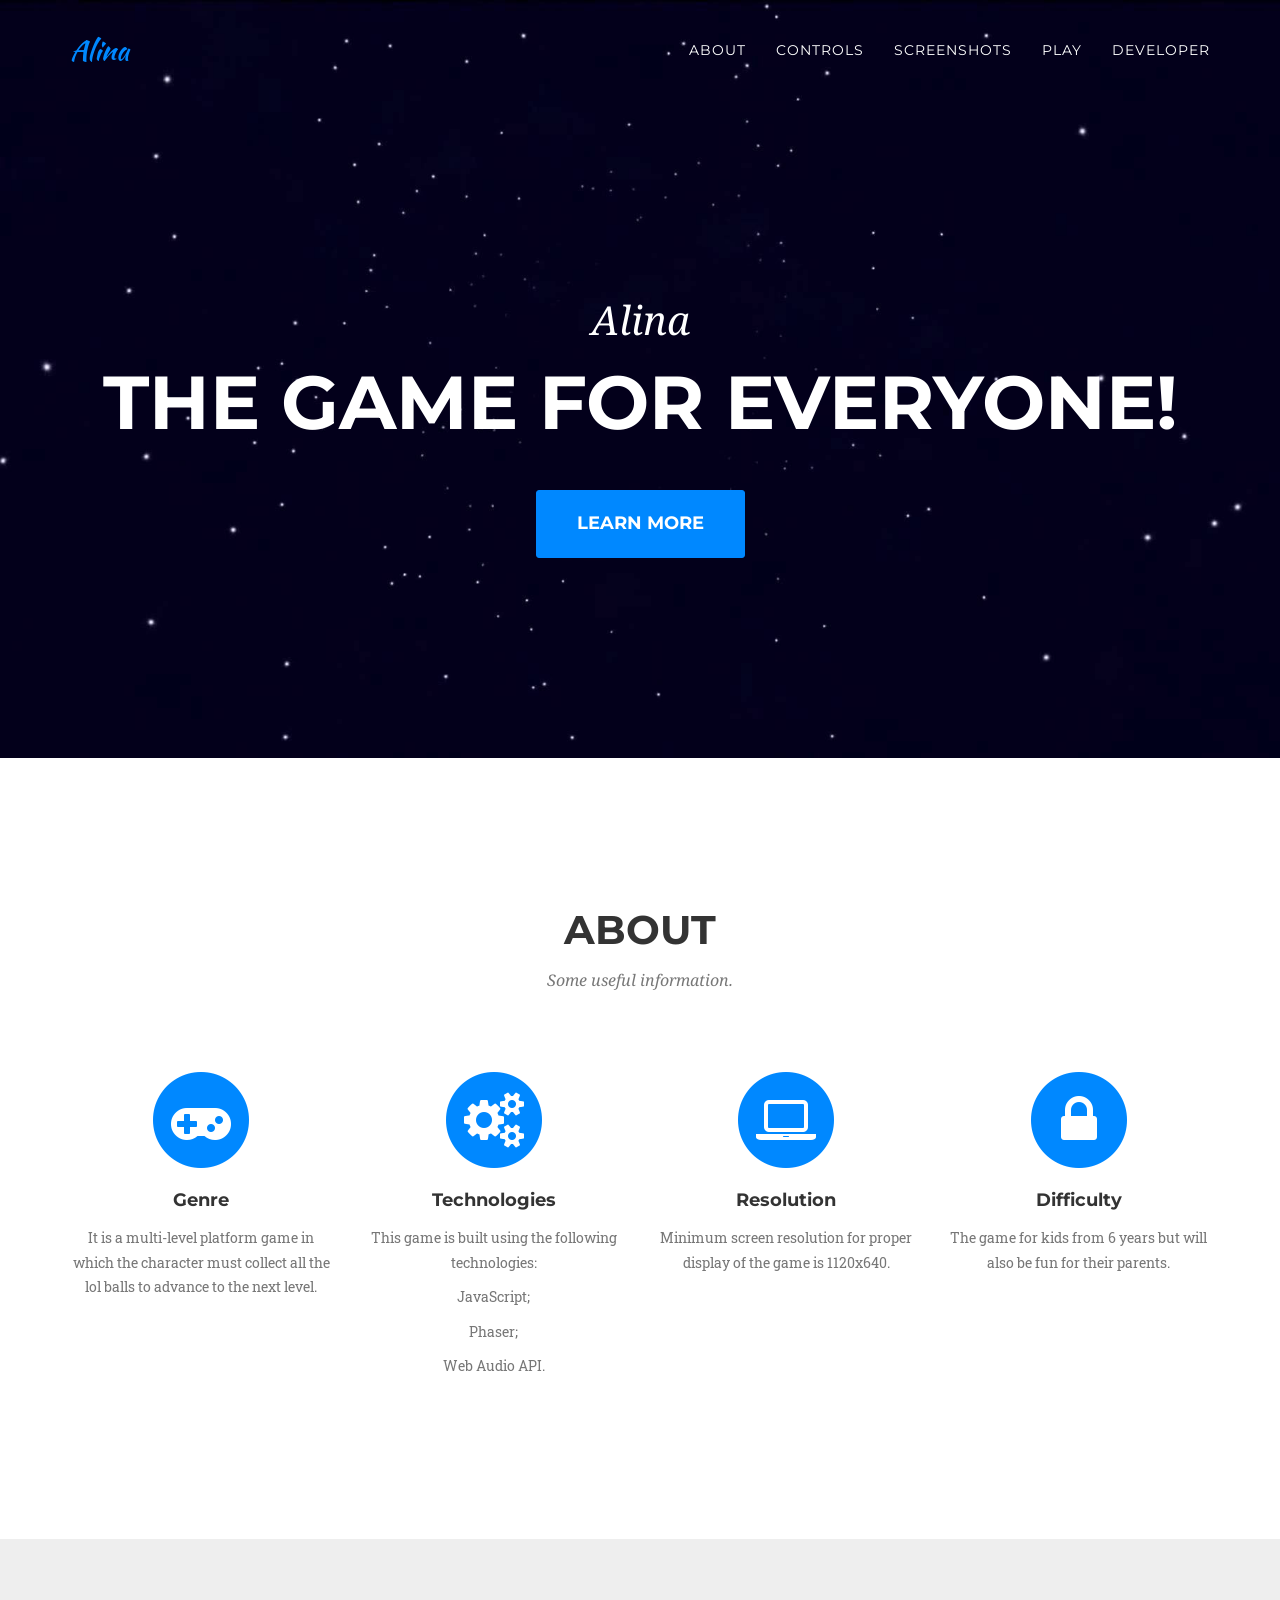
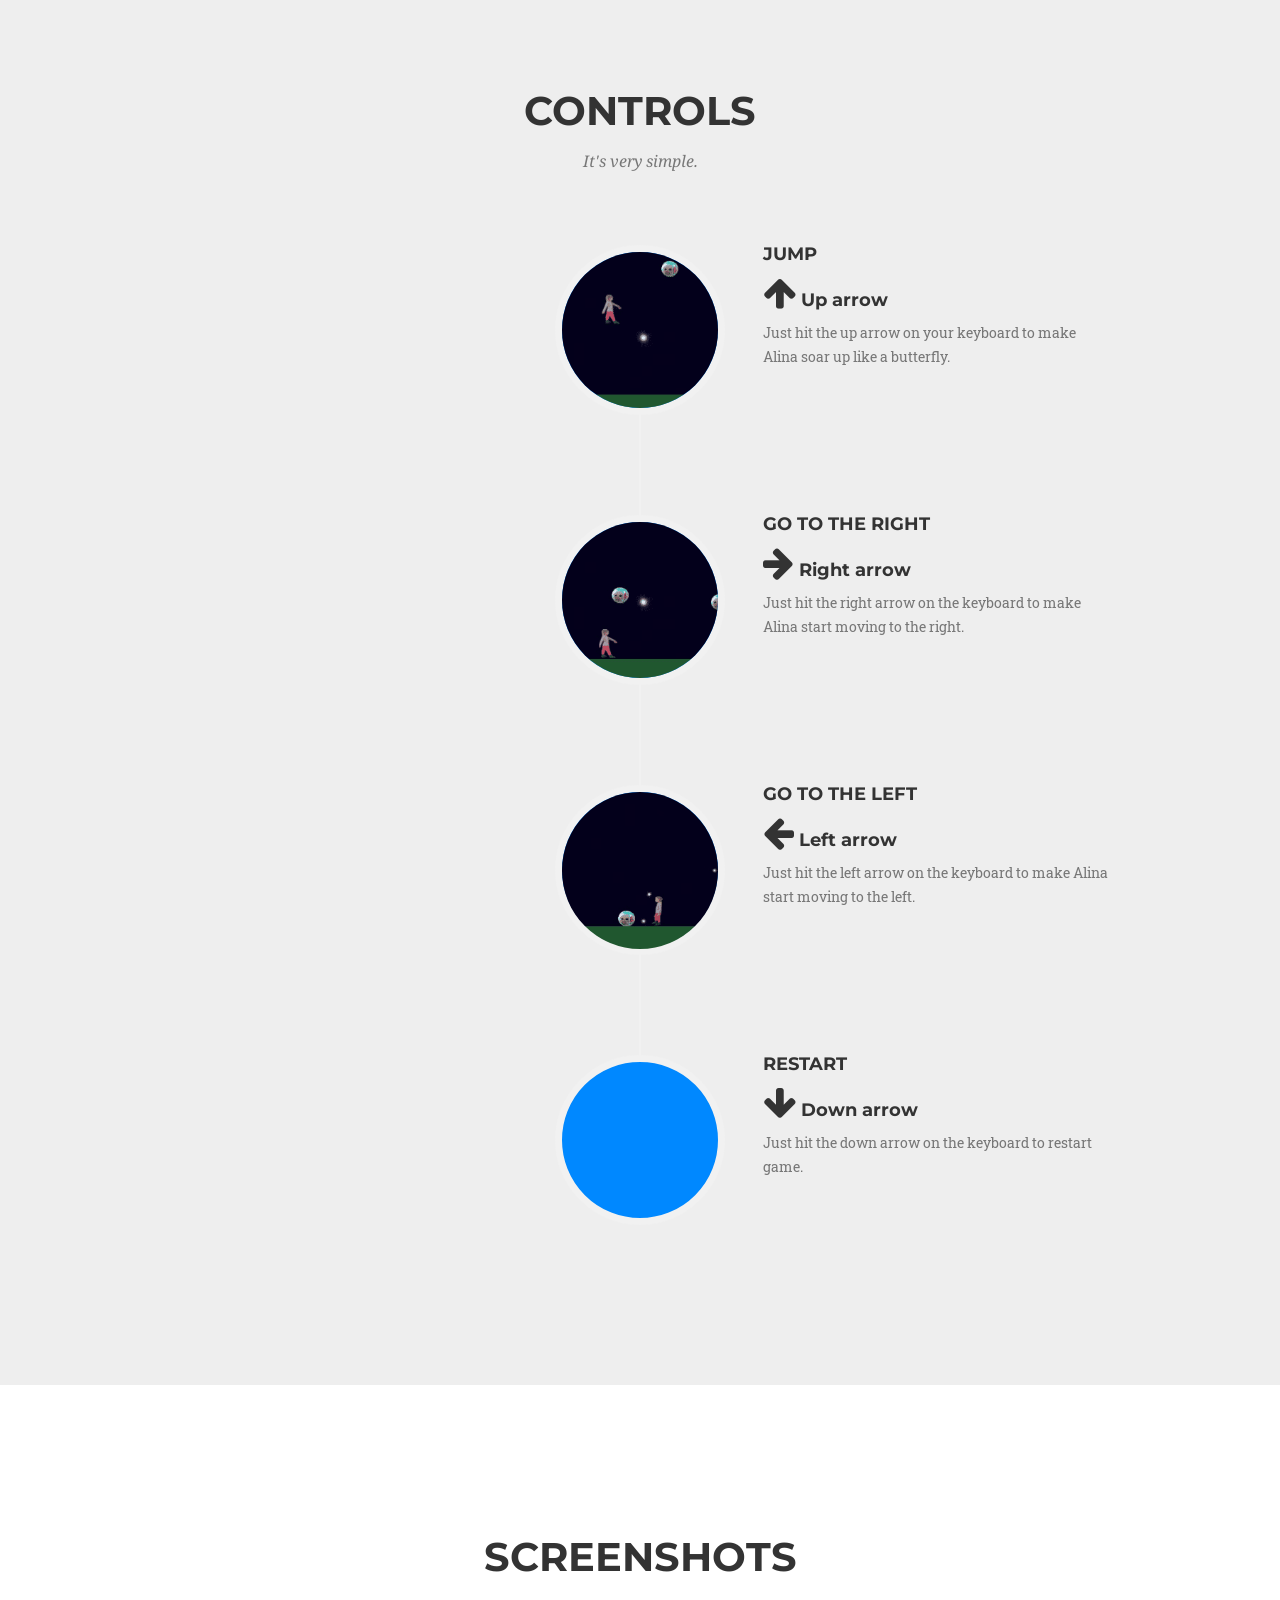
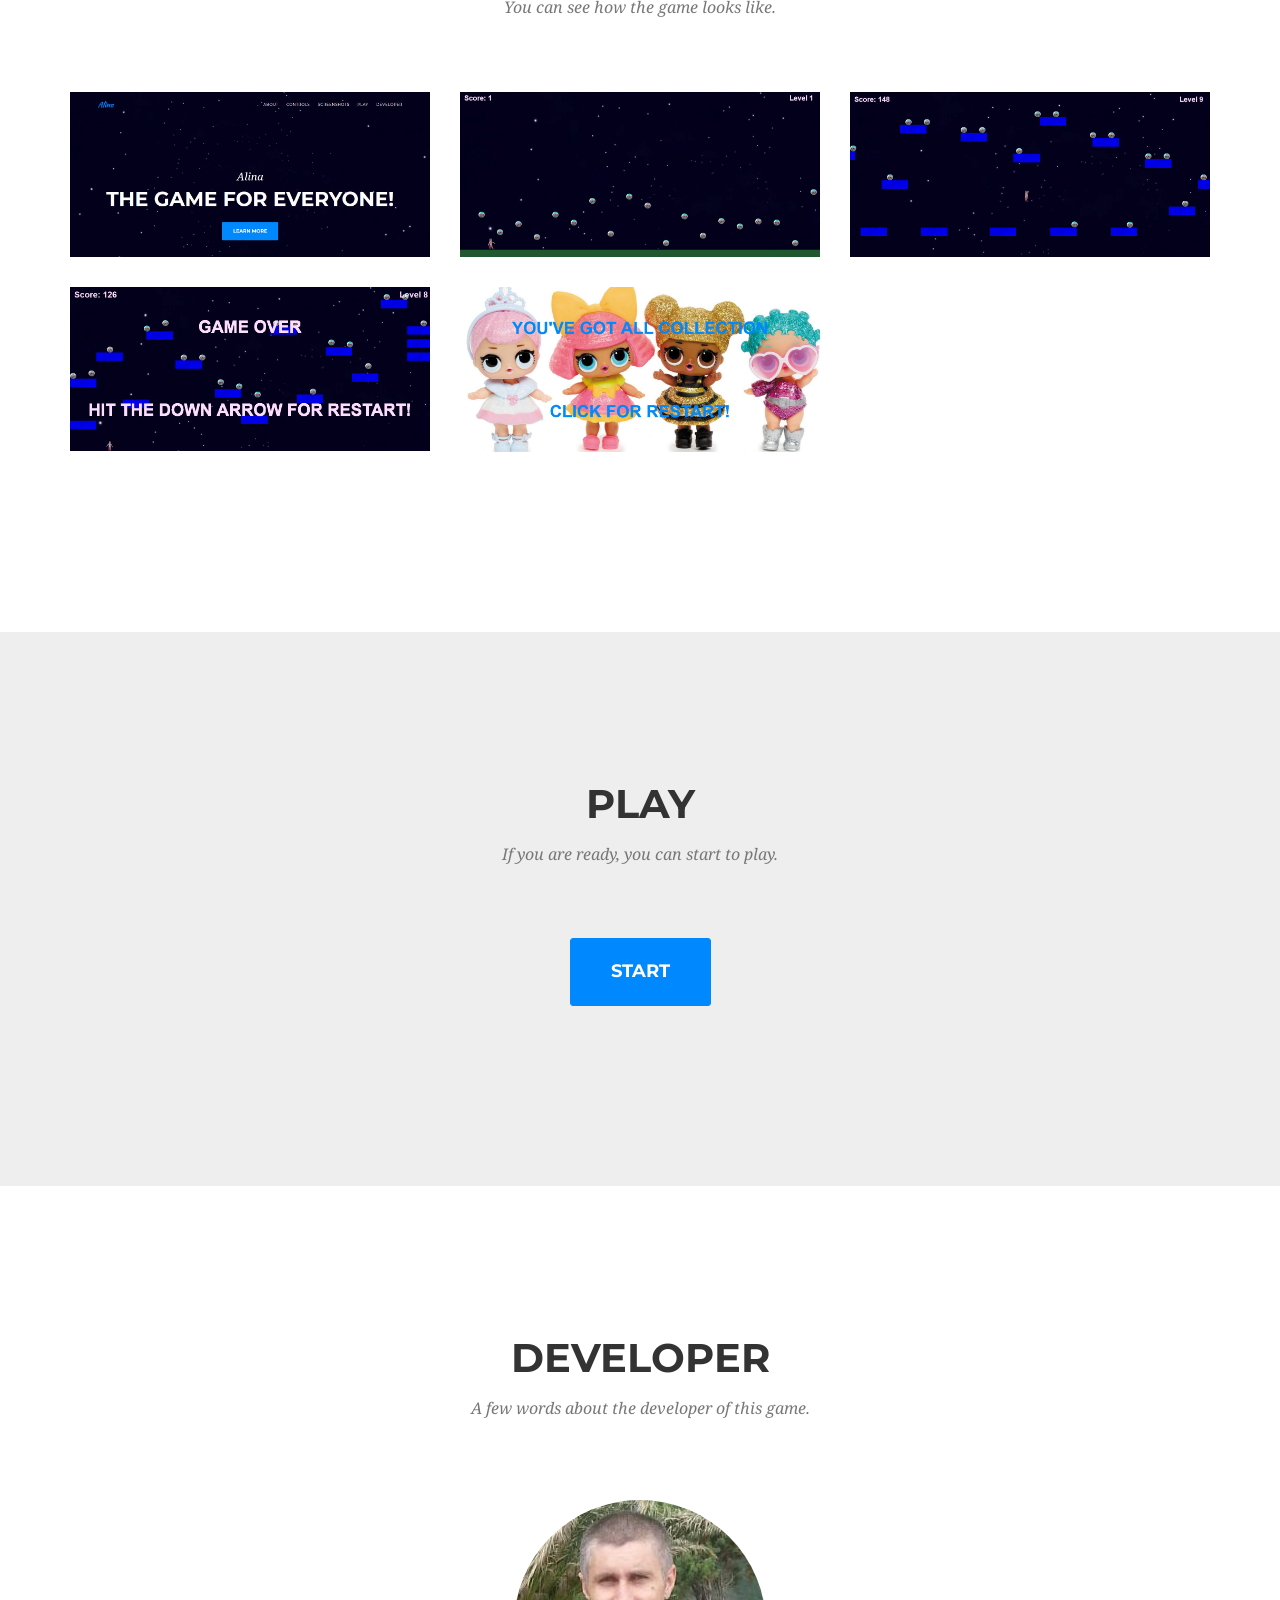
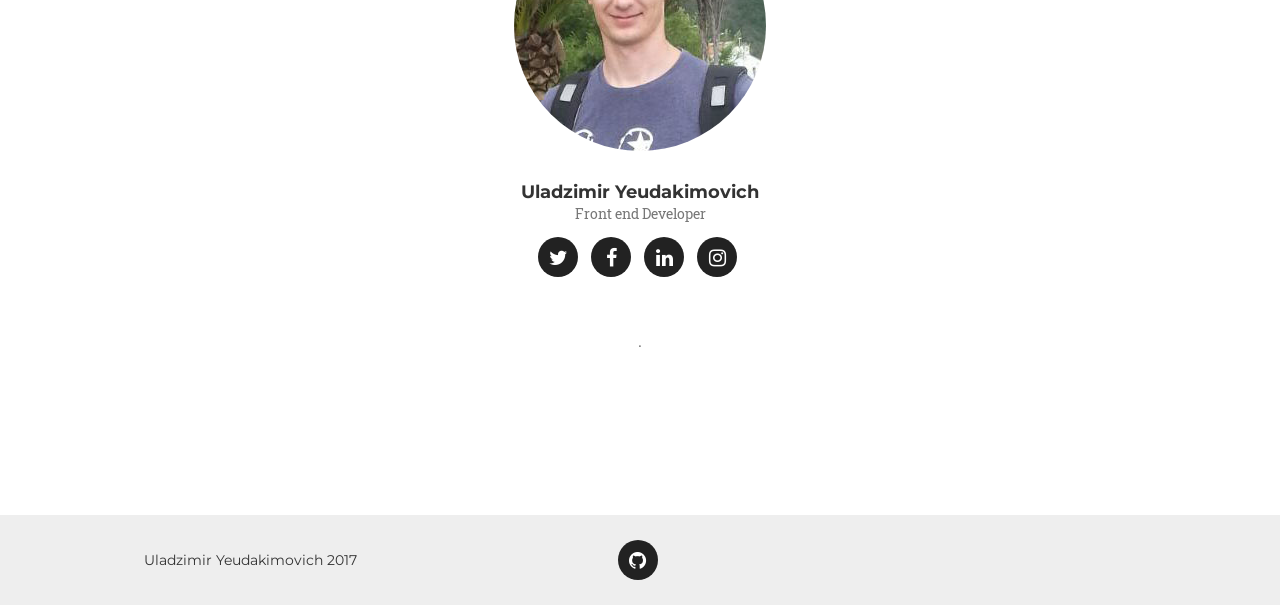
==== index.html @ 1842baf5 "Add files via upload" ====
<!DOCTYPE html>
<html lang="en">
<head>
    <meta charset="utf-8">
    <title>Alina</title>
    <link href="bootstrap/css/bootstrap.css" rel="stylesheet">
    <link href="font/css/font.css" rel="stylesheet" type="text/css">
    <link href="https://fonts.googleapis.com/css?family=Montserrat:400,700" rel="stylesheet" type="text/css">
    <link href='https://fonts.googleapis.com/css?family=Kaushan+Script' rel='stylesheet' type='text/css'>
    <link href='https://fonts.googleapis.com/css?family=Droid+Serif:400,700,400italic,700italic' rel='stylesheet' type='text/css'>
    <link href='https://fonts.googleapis.com/css?family=Roboto+Slab:400,100,300,700' rel='stylesheet' type='text/css'>
    <link href="css/style.css" rel="stylesheet">
</head>

<body id="page-top" class="index">

    <!-- Navigation -->
    <nav id="mainNav" class="navbar navbar-default navbar-custom navbar-fixed-top">
        <div class="container">
            <!-- Brand and toggle get grouped for better mobile display -->
            <div class="navbar-header page-scroll">
                <button type="button" class="navbar-toggle" data-toggle="collapse" data-target="#bs-example-navbar-collapse-1">
                    <span class="sr-only">Toggle navigation</span> Menu <i class="fa fa-bars"></i>
                </button>
                <a class="navbar-brand page-scroll" href="#page-top">Alina</a>
            </div>

            <!-- Collect the nav links, forms, and other content for toggling -->
            <div class="collapse navbar-collapse" id="bs-example-navbar-collapse-1">
                <ul class="nav navbar-nav navbar-right">
                    <li class="hidden">
                        <a href="#page-top"></a>
                    </li>
                    <li>
                        <a class="page-scroll" href="#about">About</a>
                    </li>
                    <li>
                        <a class="page-scroll" href="#controls">Controls</a>
                    </li>
                    <li>
                        <a class="page-scroll" href="#screenshots">Screenshots</a>
                    </li>
                    <li>
                        <a class="page-scroll" href="#play">Play</a>
                    </li>
                    <li>
                        <a class="page-scroll" href="#developer">Developer</a>
                    </li>
                </ul>
            </div>
            <!-- /.navbar-collapse -->
        </div>
        <!-- /.container-fluid -->
    </nav>

    <!-- Header -->
    <header>
        <div class="container">
            <div class="intro-text">
                <div class="intro-lead-in">Alina</div>
                <div class="intro-heading">The Game for everyone!</div>
                <a href="#about" class="page-scroll btn btn-xl">Learn more</a>
            </div>
        </div>
    </header>

    <!-- About Section -->
    <section id="about">
        <div class="container">
            <div class="row">
                <div class="col-lg-12 text-center">
                    <h2 class="section-heading">About</h2>
                    <h3 class="section-subheading text-muted">Some useful information.</h3>
                </div>
            </div>
            <div class="row text-center">
                <div class="col-md-3">
                    <span class="fa-stack fa-4x">
                        <i class="fa fa-circle fa-stack-2x text-primary"></i>
                        <i class="fa fa-gamepad fa-stack-1x fa-inverse"></i>
                    </span>
                    <h4 class="service-heading">Genre</h4>
                    <p class="text-muted">It is a multi-level platform game in which the character must collect all the lol balls to advance to the next level.</p>
                </div>
                <div class="col-md-3">
                    <span class="fa-stack fa-4x">
                        <i class="fa fa-circle fa-stack-2x text-primary"></i>
                        <i class="fa fa-cogs fa-stack-1x fa-inverse"></i>
                    </span>
                    <h4 class="service-heading">Technologies</h4>
                    <p class="text-muted">This game is built using the following technologies:</p>
                    <p class="text-muted">JavaScript;</p>
                    <p class="text-muted">Phaser;</p>
                    <p class="text-muted">Web Audio API.</p>
                </div>
                <div class="col-md-3">
                    <span class="fa-stack fa-4x">
                        <i class="fa fa-circle fa-stack-2x text-primary"></i>
                        <i class="fa fa-laptop fa-stack-1x fa-inverse"></i>
                    </span>
                    <h4 class="service-heading">Resolution</h4>
                    <p class="text-muted">Minimum screen resolution for proper display of the game is 1120x640.</p>
  				</div>
                <div class="col-md-3">
                    <span class="fa-stack fa-4x">
                        <i class="fa fa-circle fa-stack-2x text-primary"></i>
                        <i class="fa fa-lock fa-stack-1x fa-inverse"></i>
                    </span>
                    <h4 class="service-heading">Difficulty</h4>
                    <p class="text-muted">The game for kids from 6 years but will also be fun for their parents.</p>
                </div>
            </div>
        </div>
    </section>

    <!-- Controls Section -->
    <section id="controls" class="bg-light-gray">
        <div class="container">
            <div class="row">
                <div class="col-lg-12 text-center">
                    <h2 class="section-heading">Controls</h2>
                    <h3 class="section-subheading text-muted">It's very simple.</h3>
                </div>
            </div>
            <div class="row">
                <div class="col-lg-12">
                    <ul class="timeline">
                        <li class="timeline-inverted">
                            <div class="timeline-image">
                                <img class="img-circle img-responsive" src="img/about/1.gif" alt="">
                            </div>
                            <div class="timeline-panel">
                                <div class="timeline-heading">
                                    <h4>JUMP</h4>
                                    <h4 class="subheading">
                                        <span class="fa fa-arrow-up fa-2x"></span>
                                        Up arrow
                                    </h4>
                                </div>
                                <div class="timeline-body">
                                    <p class="text-muted">Just hit the up arrow on your keyboard to make Alina soar up like a butterfly.</p>
                                </div>
                            </div>
                        </li>
                        <li class="timeline-inverted">
                            <div class="timeline-image">
                                <img class="img-circle img-responsive" src="img/about/2.gif" alt="">
                            </div>
                            <div class="timeline-panel">
                                <div class="timeline-heading">
                                    <h4>GO TO THE RIGHT</h4>
                                    <h4 class="subheading">
                                        <span class="fa fa-arrow-right fa-2x"></span>
                                        Right arrow
                                    </h4>
                                </div>
                                <div class="timeline-body">
                                    <p class="text-muted">Just hit the right arrow on the keyboard to make Alina start moving to the right.</p>
                                </div>
                            </div>
                        </li>
						<li class="timeline-inverted">
                            <div class="timeline-image">
                                <img class="img-circle img-responsive" src="img/about/3.gif" alt="">
                            </div>
                            <div class="timeline-panel">
                                <div class="timeline-heading">
                                    <h4>GO TO THE LEFT</h4>
                                    <h4 class="subheading">
                                        <span class="fa fa-arrow-left fa-2x"></span>
                                        Left arrow
                                    </h4>
                                </div>
                                <div class="timeline-body">
                                    <p class="text-muted">Just hit the left arrow on the keyboard to make Alina start moving to the left.</p>
                                </div>
                            </div>
                        </li>
						<li class="timeline-inverted">
                            <div class="timeline-image">
                                <img class="img-circle img-responsive" src="img/about/4.jpg" alt="">
                            </div>
                            <div class="timeline-panel">
                                <div class="timeline-heading">
                                    <h4>RESTART</h4>
                                    <h4 class="subheading">
                                        <span class="fa fa-arrow-down fa-2x"></span>
                                        Down arrow
                                    </h4>
                                </div>
                                <div class="timeline-body">
                                    <p class="text-muted">Just hit the down arrow on the keyboard to restart game.</p>
                                </div>
                            </div>
                        </li>
                    </ul>
                </div>
            </div>
        </div>
    </section>

    <!-- Screenshots Grid Section -->
    <section id="screenshots">
        <div class="container">
            <div class="row">
                <div class="col-lg-12 text-center">
                    <h2 class="section-heading">Screenshots</h2>
                    <h3 class="section-subheading text-muted">You can see how the game looks like.</h3>
                </div>
            </div>
            <div class="row">
                <div class="col-md-4 col-sm-6 screenshots-item">
                    <div class="screenshots-link">
                        <div class="screenshots-hover">
                            <div class="screenshots-hover-content">
                                <i class="fa fa-plus fa-3x"></i>
                            </div>
                        </div>
                        <img src="img/screenshots/menu.jpg" class="img-responsive" alt="">
                    </div>
                </div>
                <div class="col-md-4 col-sm-6 screenshots-item">
                    <div class="screenshots-link">
                        <div class="screenshots-hover">
                            <div class="screenshots-hover-content">
                                <i class="fa fa-plus fa-3x"></i>
                            </div>
                        </div>
                        <img src="img/screenshots/run.jpg" class="img-responsive" alt="">
                    </div>
                </div>
                <div class="col-md-4 col-sm-6 screenshots-item">
                    <div class="screenshots-link">
                        <div class="screenshots-hover">
                            <div class="screenshots-hover-content">
                                <i class="fa fa-plus fa-3x"></i>
                            </div>
                        </div>
                        <img src="img/screenshots/jump.jpg" class="img-responsive" alt="">
                    </div>
                </div>
                <div class="col-md-4 col-sm-6 screenshots-item">
                    <div class="screenshots-link">
                        <div class="screenshots-hover">
                            <div class="screenshots-hover-content">
                                <i class="fa fa-plus fa-3x"></i>
                            </div>
                        </div>
                        <img src="img/screenshots/wasted.jpg" class="img-responsive" alt="">
                    </div>
                </div>
                <div class="col-md-4 col-sm-6 screenshots-item">
                    <div class="screenshots-link">
                        <div class="screenshots-hover">
                            <div class="screenshots-hover-content">
                                <i class="fa fa-plus fa-3x"></i>
                            </div>
                        </div>
                        <img src="img/screenshots/win.jpg" class="img-responsive" alt="">
                    </div>
                </div>
            </div>
        </div>
    </section>

    <!-- Play Section -->
    <section id="play" class="bg-light-gray">
        <div class="container">
            <div class="row">
                <div class="col-lg-12 text-center">
                    <h2 class="section-heading">Play</h2>
                    <h3 class="section-subheading text-muted">If you are ready, you can start to play.</h3>
                </div>
            </div>
            <div class="play-button">
                <a href="game" class="btn btn-xl">START</a>
            </div>
        </div>
    </section>

    <!-- Developer Section -->
    <section id="developer">
        <div class="container">
            <div class="row">
                <div class="col-lg-12 text-center">
                    <h2 class="section-heading">Developer</h2>
                    <h3 class="section-subheading text-muted">A few words about the developer of this game.</h3>
                </div>
            </div>
            <div class="row">
                <div class="col-sm-12">
                    <div class="team-member">
                        <img src="img/team/1.jpg" class="img-responsive img-circle" alt="">
                        <h4>Uladzimir Yeudakimovich</h4>
                        <p class="text-muted">Front end Developer</p>
                        <ul class="list-inline social-buttons">
                            <li><a href="https://twitter.com/VladimirEvdok20"><i class="fa fa-twitter"></i></a>
                            </li>
                            <li><a href="https://www.facebook.com/profile.php?id=100010986496477"><i class="fa fa-facebook"></i></a>
                            </li>
                            <li><a href="https://www.linkedin.com/in/uladzimir-yeudakimovich-007469155"><i class="fa fa-linkedin"></i></a>
                            </li>
							<li><a href="https://instagram.com/vladimirevdokimovich"><i class="fa fa-instagram"></i></a>
                            </li>
                        </ul>
                    </div>
                </div>
            </div>
            <div class="row">
                <div class="col-lg-8 col-lg-offset-2 text-center">
                    <p class="large text-muted">.</p>
                </div>
            </div>
        </div>
    </section>


    <footer class="bg-light-gray">
        <div class="container">
            <div class="row">
                <div class="col-md-4">
                    <span class="copyright">Uladzimir Yeudakimovich 2017</span>
                </div>
                <div class="col-md-4">
                    <ul class="list-inline social-buttons">
                        <li><a href="https://github.com/Vladimir2430"><i class="fa fa-github"></i></a>
                        </li>
                    </ul>
                </div>
            </div>
        </div>
    </footer>

    <script src="jquery/jquery.js"></script>
    <script src="bootstrap/js/bootstrap.js"></script>
    <script src="https://cdnjs.cloudflare.com/ajax/libs/jquery-easing/1.3/jquery.easing.min.js" integrity="sha384-mE6eXfrb8jxl0rzJDBRanYqgBxtJ6Unn4/1F7q4xRRyIw7Vdg9jP4ycT7x1iVsgb" crossorigin="anonymous"></script>
    <script src="js/app.js"></script>
</body>
</html>
---- font/css/font.css ----
/*!
 *  Font Awesome 4.7.0 by @davegandy - http://fontawesome.io - @fontawesome
 *  License - http://fontawesome.io/license (Font: SIL OFL 1.1, CSS: MIT License)
 */
/* FONT PATH
 * -------------------------- */
@font-face {
  font-family: 'FontAwesome';
  src: url('../fonts/fontawesome-webfont.eot?v=4.7.0');
  src: url('../fonts/fontawesome-webfont.eot?#iefix&v=4.7.0') format('embedded-opentype'), url('../fonts/fontawesome-webfont.woff2?v=4.7.0') format('woff2'), url('../fonts/fontawesome-webfont.woff?v=4.7.0') format('woff'), url('../fonts/fontawesome-webfont.ttf?v=4.7.0') format('truetype'), url('../fonts/fontawesome-webfont.svg?v=4.7.0#fontawesomeregular') format('svg');
  font-weight: normal;
  font-style: normal;
}
.fa {
  display: inline-block;
  font: normal normal normal 14px/1 FontAwesome;
  font-size: inherit;
  text-rendering: auto;
  -webkit-font-smoothing: antialiased;
  -moz-osx-font-smoothing: grayscale;
}
/* makes the font 33% larger relative to the icon container */
.fa-lg {
  font-size: 1.33333333em;
  line-height: 0.75em;
  vertical-align: -15%;
}
.fa-2x {
  font-size: 2em;
}
.fa-3x {
  font-size: 3em;
}
.fa-4x {
  font-size: 4em;
}
.fa-5x {
  font-size: 5em;
}
.fa-fw {
  width: 1.28571429em;
  text-align: center;
}
.fa-ul {
  padding-left: 0;
  margin-left: 2.14285714em;
  list-style-type: none;
}
.fa-ul > li {
  position: relative;
}
.fa-li {
  position: absolute;
  left: -2.14285714em;
  width: 2.14285714em;
  top: 0.14285714em;
  text-align: center;
}
.fa-li.fa-lg {
  left: -1.85714286em;
}
.fa-border {
  padding: .2em .25em .15em;
  border: solid 0.08em #eeeeee;
  border-radius: .1em;
}
.fa-pull-left {
  float: left;
}
.fa-pull-right {
  float: right;
}
.fa.fa-pull-left {
  margin-right: .3em;
}
.fa.fa-pull-right {
  margin-left: .3em;
}
/* Deprecated as of 4.4.0 */
.pull-right {
  float: right;
}
.pull-left {
  float: left;
}
.fa.pull-left {
  margin-right: .3em;
}
.fa.pull-right {
  margin-left: .3em;
}
.fa-spin {
  -webkit-animation: fa-spin 2s infinite linear;
  animation: fa-spin 2s infinite linear;
}
.fa-pulse {
  -webkit-animation: fa-spin 1s infinite steps(8);
  animation: fa-spin 1s infinite steps(8);
}
@-webkit-keyframes fa-spin {
  0% {
    -webkit-transform: rotate(0deg);
    transform: rotate(0deg);
  }
  100% {
    -webkit-transform: rotate(359deg);
    transform: rotate(359deg);
  }
}
@keyframes fa-spin {
  0% {
    -webkit-transform: rotate(0deg);
    transform: rotate(0deg);
  }
  100% {
    -webkit-transform: rotate(359deg);
    transform: rotate(359deg);
  }
}
.fa-rotate-90 {
  -ms-filter: "progid:DXImageTransform.Microsoft.BasicImage(rotation=1)";
  -webkit-transform: rotate(90deg);
  -ms-transform: rotate(90deg);
  transform: rotate(90deg);
}
.fa-rotate-180 {
  -ms-filter: "progid:DXImageTransform.Microsoft.BasicImage(rotation=2)";
  -webkit-transform: rotate(180deg);
  -ms-transform: rotate(180deg);
  transform: rotate(180deg);
}
.fa-rotate-270 {
  -ms-filter: "progid:DXImageTransform.Microsoft.BasicImage(rotation=3)";
  -webkit-transform: rotate(270deg);
  -ms-transform: rotate(270deg);
  transform: rotate(270deg);
}
.fa-flip-horizontal {
  -ms-filter: "progid:DXImageTransform.Microsoft.BasicImage(rotation=0, mirror=1)";
  -webkit-transform: scale(-1, 1);
  -ms-transform: scale(-1, 1);
  transform: scale(-1, 1);
}
.fa-flip-vertical {
  -ms-filter: "progid:DXImageTransform.Microsoft.BasicImage(rotation=2, mirror=1)";
  -webkit-transform: scale(1, -1);
  -ms-transform: scale(1, -1);
  transform: scale(1, -1);
}
:root .fa-rotate-90,
:root .fa-rotate-180,
:root .fa-rotate-270,
:root .fa-flip-horizontal,
:root .fa-flip-vertical {
  filter: none;
}
.fa-stack {
  position: relative;
  display: inline-block;
  width: 2em;
  height: 2em;
  line-height: 2em;
  vertical-align: middle;
}
.fa-stack-1x,
.fa-stack-2x {
  position: absolute;
  left: 0;
  width: 100%;
  text-align: center;
}
.fa-stack-1x {
  line-height: inherit;
}
.fa-stack-2x {
  font-size: 2em;
}
.fa-inverse {
  color: #ffffff;
}
/* Font Awesome uses the Unicode Private Use Area (PUA) to ensure screen
   readers do not read off random characters that represent icons */
.fa-glass:before {
  content: "\f000";
}
.fa-music:before {
  content: "\f001";
}
.fa-search:before {
  content: "\f002";
}
.fa-envelope-o:before {
  content: "\f003";
}
.fa-heart:before {
  content: "\f004";
}
.fa-star:before {
  content: "\f005";
}
.fa-star-o:before {
  content: "\f006";
}
.fa-user:before {
  content: "\f007";
}
.fa-film:before {
  content: "\f008";
}
.fa-th-large:before {
  content: "\f009";
}
.fa-th:before {
  content: "\f00a";
}
.fa-th-list:before {
  content: "\f00b";
}
.fa-check:before {
  content: "\f00c";
}
.fa-remove:before,
.fa-close:before,
.fa-times:before {
  content: "\f00d";
}
.fa-search-plus:before {
  content: "\f00e";
}
.fa-search-minus:before {
  content: "\f010";
}
.fa-power-off:before {
  content: "\f011";
}
.fa-signal:before {
  content: "\f012";
}
.fa-gear:before,
.fa-cog:before {
  content: "\f013";
}
.fa-trash-o:before {
  content: "\f014";
}
.fa-home:before {
  content: "\f015";
}
.fa-file-o:before {
  content: "\f016";
}
.fa-clock-o:before {
  content: "\f017";
}
.fa-road:before {
  content: "\f018";
}
.fa-download:before {
  content: "\f019";
}
.fa-arrow-circle-o-down:before {
  content: "\f01a";
}
.fa-arrow-circle-o-up:before {
  content: "\f01b";
}
.fa-inbox:before {
  content: "\f01c";
}
.fa-play-circle-o:before {
  content: "\f01d";
}
.fa-rotate-right:before,
.fa-repeat:before {
  content: "\f01e";
}
.fa-refresh:before {
  content: "\f021";
}
.fa-list-alt:before {
  content: "\f022";
}
.fa-lock:before {
  content: "\f023";
}
.fa-flag:before {
  content: "\f024";
}
.fa-headphones:before {
  content: "\f025";
}
.fa-volume-off:before {
  content: "\f026";
}
.fa-volume-down:before {
  content: "\f027";
}
.fa-volume-up:before {
  content: "\f028";
}
.fa-qrcode:before {
  content: "\f029";
}
.fa-barcode:before {
  content: "\f02a";
}
.fa-tag:before {
  content: "\f02b";
}
.fa-tags:before {
  content: "\f02c";
}
.fa-book:before {
  content: "\f02d";
}
.fa-bookmark:before {
  content: "\f02e";
}
.fa-print:before {
  content: "\f02f";
}
.fa-camera:before {
  content: "\f030";
}
.fa-font:before {
  content: "\f031";
}
.fa-bold:before {
  content: "\f032";
}
.fa-italic:before {
  content: "\f033";
}
.fa-text-height:before {
  content: "\f034";
}
.fa-text-width:before {
  content: "\f035";
}
.fa-align-left:before {
  content: "\f036";
}
.fa-align-center:before {
  content: "\f037";
}
.fa-align-right:before {
  content: "\f038";
}
.fa-align-justify:before {
  content: "\f039";
}
.fa-list:before {
  content: "\f03a";
}
.fa-dedent:before,
.fa-outdent:before {
  content: "\f03b";
}
.fa-indent:before {
  content: "\f03c";
}
.fa-video-camera:before {
  content: "\f03d";
}
.fa-photo:before,
.fa-image:before,
.fa-picture-o:before {
  content: "\f03e";
}
.fa-pencil:before {
  content: "\f040";
}
.fa-map-marker:before {
  content: "\f041";
}
.fa-adjust:before {
  content: "\f042";
}
.fa-tint:before {
  content: "\f043";
}
.fa-edit:before,
.fa-pencil-square-o:before {
  content: "\f044";
}
.fa-share-square-o:before {
  content: "\f045";
}
.fa-check-square-o:before {
  content: "\f046";
}
.fa-arrows:before {
  content: "\f047";
}
.fa-step-backward:before {
  content: "\f048";
}
.fa-fast-backward:before {
  content: "\f049";
}
.fa-backward:before {
  content: "\f04a";
}
.fa-play:before {
  content: "\f04b";
}
.fa-pause:before {
  content: "\f04c";
}
.fa-stop:before {
  content: "\f04d";
}
.fa-forward:before {
  content: "\f04e";
}
.fa-fast-forward:before {
  content: "\f050";
}
.fa-step-forward:before {
  content: "\f051";
}
.fa-eject:before {
  content: "\f052";
}
.fa-chevron-left:before {
  content: "\f053";
}
.fa-chevron-right:before {
  content: "\f054";
}
.fa-plus-circle:before {
  content: "\f055";
}
.fa-minus-circle:before {
  content: "\f056";
}
.fa-times-circle:before {
  content: "\f057";
}
.fa-check-circle:before {
  content: "\f058";
}
.fa-question-circle:before {
  content: "\f059";
}
.fa-info-circle:before {
  content: "\f05a";
}
.fa-crosshairs:before {
  content: "\f05b";
}
.fa-times-circle-o:before {
  content: "\f05c";
}
.fa-check-circle-o:before {
  content: "\f05d";
}
.fa-ban:before {
  content: "\f05e";
}
.fa-arrow-left:before {
  content: "\f060";
}
.fa-arrow-right:before {
  content: "\f061";
}
.fa-arrow-up:before {
  content: "\f062";
}
.fa-arrow-down:before {
  content: "\f063";
}
.fa-mail-forward:before,
.fa-share:before {
  content: "\f064";
}
.fa-expand:before {
  content: "\f065";
}
.fa-compress:before {
  content: "\f066";
}
.fa-plus:before {
  content: "\f067";
}
.fa-minus:before {
  content: "\f068";
}
.fa-asterisk:before {
  content: "\f069";
}
.fa-exclamation-circle:before {
  content: "\f06a";
}
.fa-gift:before {
  content: "\f06b";
}
.fa-leaf:before {
  content: "\f06c";
}
.fa-fire:before {
  content: "\f06d";
}
.fa-eye:before {
  content: "\f06e";
}
.fa-eye-slash:before {
  content: "\f070";
}
.fa-warning:before,
.fa-exclamation-triangle:before {
  content: "\f071";
}
.fa-plane:before {
  content: "\f072";
}
.fa-calendar:before {
  content: "\f073";
}
.fa-random:before {
  content: "\f074";
}
.fa-comment:before {
  content: "\f075";
}
.fa-magnet:before {
  content: "\f076";
}
.fa-chevron-up:before {
  content: "\f077";
}
.fa-chevron-down:before {
  content: "\f078";
}
.fa-retweet:before {
  content: "\f079";
}
.fa-shopping-cart:before {
  content: "\f07a";
}
.fa-folder:before {
  content: "\f07b";
}
.fa-folder-open:before {
  content: "\f07c";
}
.fa-arrows-v:before {
  content: "\f07d";
}
.fa-arrows-h:before {
  content: "\f07e";
}
.fa-bar-chart-o:before,
.fa-bar-chart:before {
  content: "\f080";
}
.fa-twitter-square:before {
  content: "\f081";
}
.fa-facebook-square:before {
  content: "\f082";
}
.fa-camera-retro:before {
  content: "\f083";
}
.fa-key:before {
  content: "\f084";
}
.fa-gears:before,
.fa-cogs:before {
  content: "\f085";
}
.fa-comments:before {
  content: "\f086";
}
.fa-thumbs-o-up:before {
  content: "\f087";
}
.fa-thumbs-o-down:before {
  content: "\f088";
}
.fa-star-half:before {
  content: "\f089";
}
.fa-heart-o:before {
  content: "\f08a";
}
.fa-sign-out:before {
  content: "\f08b";
}
.fa-linkedin-square:before {
  content: "\f08c";
}
.fa-thumb-tack:before {
  content: "\f08d";
}
.fa-external-link:before {
  content: "\f08e";
}
.fa-sign-in:before {
  content: "\f090";
}
.fa-trophy:before {
  content: "\f091";
}
.fa-github-square:before {
  content: "\f092";
}
.fa-upload:before {
  content: "\f093";
}
.fa-lemon-o:before {
  content: "\f094";
}
.fa-phone:before {
  content: "\f095";
}
.fa-square-o:before {
  content: "\f096";
}
.fa-bookmark-o:before {
  content: "\f097";
}
.fa-phone-square:before {
  content: "\f098";
}
.fa-twitter:before {
  content: "\f099";
}
.fa-facebook-f:before,
.fa-facebook:before {
  content: "\f09a";
}
.fa-github:before {
  content: "\f09b";
}
.fa-unlock:before {
  content: "\f09c";
}
.fa-credit-card:before {
  content: "\f09d";
}
.fa-feed:before,
.fa-rss:before {
  content: "\f09e";
}
.fa-hdd-o:before {
  content: "\f0a0";
}
.fa-bullhorn:before {
  content: "\f0a1";
}
.fa-bell:before {
  content: "\f0f3";
}
.fa-certificate:before {
  content: "\f0a3";
}
.fa-hand-o-right:before {
  content: "\f0a4";
}
.fa-hand-o-left:before {
  content: "\f0a5";
}
.fa-hand-o-up:before {
  content: "\f0a6";
}
.fa-hand-o-down:before {
  content: "\f0a7";
}
.fa-arrow-circle-left:before {
  content: "\f0a8";
}
.fa-arrow-circle-right:before {
  content: "\f0a9";
}
.fa-arrow-circle-up:before {
  content: "\f0aa";
}
.fa-arrow-circle-down:before {
  content: "\f0ab";
}
.fa-globe:before {
  content: "\f0ac";
}
.fa-wrench:before {
  content: "\f0ad";
}
.fa-tasks:before {
  content: "\f0ae";
}
.fa-filter:before {
  content: "\f0b0";
}
.fa-briefcase:before {
  content: "\f0b1";
}
.fa-arrows-alt:before {
  content: "\f0b2";
}
.fa-group:before,
.fa-users:before {
  content: "\f0c0";
}
.fa-chain:before,
.fa-link:before {
  content: "\f0c1";
}
.fa-cloud:before {
  content: "\f0c2";
}
.fa-flask:before {
  content: "\f0c3";
}
.fa-cut:before,
.fa-scissors:before {
  content: "\f0c4";
}
.fa-copy:before,
.fa-files-o:before {
  content: "\f0c5";
}
.fa-paperclip:before {
  content: "\f0c6";
}
.fa-save:before,
.fa-floppy-o:before {
  content: "\f0c7";
}
.fa-square:before {
  content: "\f0c8";
}
.fa-navicon:before,
.fa-reorder:before,
.fa-bars:before {
  content: "\f0c9";
}
.fa-list-ul:before {
  content: "\f0ca";
}
.fa-list-ol:before {
  content: "\f0cb";
}
.fa-strikethrough:before {
  content: "\f0cc";
}
.fa-underline:before {
  content: "\f0cd";
}
.fa-table:before {
  content: "\f0ce";
}
.fa-magic:before {
  content: "\f0d0";
}
.fa-truck:before {
  content: "\f0d1";
}
.fa-pinterest:before {
  content: "\f0d2";
}
.fa-pinterest-square:before {
  content: "\f0d3";
}
.fa-google-plus-square:before {
  content: "\f0d4";
}
.fa-google-plus:before {
  content: "\f0d5";
}
.fa-money:before {
  content: "\f0d6";
}
.fa-caret-down:before {
  content: "\f0d7";
}
.fa-caret-up:before {
  content: "\f0d8";
}
.fa-caret-left:before {
  content: "\f0d9";
}
.fa-caret-right:before {
  content: "\f0da";
}
.fa-columns:before {
  content: "\f0db";
}
.fa-unsorted:before,
.fa-sort:before {
  content: "\f0dc";
}
.fa-sort-down:before,
.fa-sort-desc:before {
  content: "\f0dd";
}
.fa-sort-up:before,
.fa-sort-asc:before {
  content: "\f0de";
}
.fa-envelope:before {
  content: "\f0e0";
}
.fa-linkedin:before {
  content: "\f0e1";
}
.fa-rotate-left:before,
.fa-undo:before {
  content: "\f0e2";
}
.fa-legal:before,
.fa-gavel:before {
  content: "\f0e3";
}
.fa-dashboard:before,
.fa-tachometer:before {
  content: "\f0e4";
}
.fa-comment-o:before {
  content: "\f0e5";
}
.fa-comments-o:before {
  content: "\f0e6";
}
.fa-flash:before,
.fa-bolt:before {
  content: "\f0e7";
}
.fa-sitemap:before {
  content: "\f0e8";
}
.fa-umbrella:before {
  content: "\f0e9";
}
.fa-paste:before,
.fa-clipboard:before {
  content: "\f0ea";
}
.fa-lightbulb-o:before {
  content: "\f0eb";
}
.fa-exchange:before {
  content: "\f0ec";
}
.fa-cloud-download:before {
  content: "\f0ed";
}
.fa-cloud-upload:before {
  content: "\f0ee";
}
.fa-user-md:before {
  content: "\f0f0";
}
.fa-stethoscope:before {
  content: "\f0f1";
}
.fa-suitcase:before {
  content: "\f0f2";
}
.fa-bell-o:before {
  content: "\f0a2";
}
.fa-coffee:before {
  content: "\f0f4";
}
.fa-cutlery:before {
  content: "\f0f5";
}
.fa-file-text-o:before {
  content: "\f0f6";
}
.fa-building-o:before {
  content: "\f0f7";
}
.fa-hospital-o:before {
  content: "\f0f8";
}
.fa-ambulance:before {
  content: "\f0f9";
}
.fa-medkit:before {
  content: "\f0fa";
}
.fa-fighter-jet:before {
  content: "\f0fb";
}
.fa-beer:before {
  content: "\f0fc";
}
.fa-h-square:before {
  content: "\f0fd";
}
.fa-plus-square:before {
  content: "\f0fe";
}
.fa-angle-double-left:before {
  content: "\f100";
}
.fa-angle-double-right:before {
  content: "\f101";
}
.fa-angle-double-up:before {
  content: "\f102";
}
.fa-angle-double-down:before {
  content: "\f103";
}
.fa-angle-left:before {
  content: "\f104";
}
.fa-angle-right:before {
  content: "\f105";
}
.fa-angle-up:before {
  content: "\f106";
}
.fa-angle-down:before {
  content: "\f107";
}
.fa-desktop:before {
  content: "\f108";
}
.fa-laptop:before {
  content: "\f109";
}
.fa-tablet:before {
  content: "\f10a";
}
.fa-mobile-phone:before,
.fa-mobile:before {
  content: "\f10b";
}
.fa-circle-o:before {
  content: "\f10c";
}
.fa-quote-left:before {
  content: "\f10d";
}
.fa-quote-right:before {
  content: "\f10e";
}
.fa-spinner:before {
  content: "\f110";
}
.fa-circle:before {
  content: "\f111";
}
.fa-mail-reply:before,
.fa-reply:before {
  content: "\f112";
}
.fa-github-alt:before {
  content: "\f113";
}
.fa-folder-o:before {
  content: "\f114";
}
.fa-folder-open-o:before {
  content: "\f115";
}
.fa-smile-o:before {
  content: "\f118";
}
.fa-frown-o:before {
  content: "\f119";
}
.fa-meh-o:before {
  content: "\f11a";
}
.fa-gamepad:before {
  content: "\f11b";
}
.fa-keyboard-o:before {
  content: "\f11c";
}
.fa-flag-o:before {
  content: "\f11d";
}
.fa-flag-checkered:before {
  content: "\f11e";
}
.fa-terminal:before {
  content: "\f120";
}
.fa-code:before {
  content: "\f121";
}
.fa-mail-reply-all:before,
.fa-reply-all:before {
  content: "\f122";
}
.fa-star-half-empty:before,
.fa-star-half-full:before,
.fa-star-half-o:before {
  content: "\f123";
}
.fa-location-arrow:before {
  content: "\f124";
}
.fa-crop:before {
  content: "\f125";
}
.fa-code-fork:before {
  content: "\f126";
}
.fa-unlink:before,
.fa-chain-broken:before {
  content: "\f127";
}
.fa-question:before {
  content: "\f128";
}
.fa-info:before {
  content: "\f129";
}
.fa-exclamation:before {
  content: "\f12a";
}
.fa-superscript:before {
  content: "\f12b";
}
.fa-subscript:before {
  content: "\f12c";
}
.fa-eraser:before {
  content: "\f12d";
}
.fa-puzzle-piece:before {
  content: "\f12e";
}
.fa-microphone:before {
  content: "\f130";
}
.fa-microphone-slash:before {
  content: "\f131";
}
.fa-shield:before {
  content: "\f132";
}
.fa-calendar-o:before {
  content: "\f133";
}
.fa-fire-extinguisher:before {
  content: "\f134";
}
.fa-rocket:before {
  content: "\f135";
}
.fa-maxcdn:before {
  content: "\f136";
}
.fa-chevron-circle-left:before {
  content: "\f137";
}
.fa-chevron-circle-right:before {
  content: "\f138";
}
.fa-chevron-circle-up:before {
  content: "\f139";
}
.fa-chevron-circle-down:before {
  content: "\f13a";
}
.fa-html5:before {
  content: "\f13b";
}
.fa-css3:before {
  content: "\f13c";
}
.fa-anchor:before {
  content: "\f13d";
}
.fa-unlock-alt:before {
  content: "\f13e";
}
.fa-bullseye:before {
  content: "\f140";
}
.fa-ellipsis-h:before {
  content: "\f141";
}
.fa-ellipsis-v:before {
  content: "\f142";
}
.fa-rss-square:before {
  content: "\f143";
}
.fa-play-circle:before {
  content: "\f144";
}
.fa-ticket:before {
  content: "\f145";
}
.fa-minus-square:before {
  content: "\f146";
}
.fa-minus-square-o:before {
  content: "\f147";
}
.fa-level-up:before {
  content: "\f148";
}
.fa-level-down:before {
  content: "\f149";
}
.fa-check-square:before {
  content: "\f14a";
}
.fa-pencil-square:before {
  content: "\f14b";
}
.fa-external-link-square:before {
  content: "\f14c";
}
.fa-share-square:before {
  content: "\f14d";
}
.fa-compass:before {
  content: "\f14e";
}
.fa-toggle-down:before,
.fa-caret-square-o-down:before {
  content: "\f150";
}
.fa-toggle-up:before,
.fa-caret-square-o-up:before {
  content: "\f151";
}
.fa-toggle-right:before,
.fa-caret-square-o-right:before {
  content: "\f152";
}
.fa-euro:before,
.fa-eur:before {
  content: "\f153";
}
.fa-gbp:before {
  content: "\f154";
}
.fa-dollar:before,
.fa-usd:before {
  content: "\f155";
}
.fa-rupee:before,
.fa-inr:before {
  content: "\f156";
}
.fa-cny:before,
.fa-rmb:before,
.fa-yen:before,
.fa-jpy:before {
  content: "\f157";
}
.fa-ruble:before,
.fa-rouble:before,
.fa-rub:before {
  content: "\f158";
}
.fa-won:before,
.fa-krw:before {
  content: "\f159";
}
.fa-bitcoin:before,
.fa-btc:before {
  content: "\f15a";
}
.fa-file:before {
  content: "\f15b";
}
.fa-file-text:before {
  content: "\f15c";
}
.fa-sort-alpha-asc:before {
  content: "\f15d";
}
.fa-sort-alpha-desc:before {
  content: "\f15e";
}
.fa-sort-amount-asc:before {
  content: "\f160";
}
.fa-sort-amount-desc:before {
  content: "\f161";
}
.fa-sort-numeric-asc:before {
  content: "\f162";
}
.fa-sort-numeric-desc:before {
  content: "\f163";
}
.fa-thumbs-up:before {
  content: "\f164";
}
.fa-thumbs-down:before {
  content: "\f165";
}
.fa-youtube-square:before {
  content: "\f166";
}
.fa-youtube:before {
  content: "\f167";
}
.fa-xing:before {
  content: "\f168";
}
.fa-xing-square:before {
  content: "\f169";
}
.fa-youtube-play:before {
  content: "\f16a";
}
.fa-dropbox:before {
  content: "\f16b";
}
.fa-stack-overflow:before {
  content: "\f16c";
}
.fa-instagram:before {
  content: "\f16d";
}
.fa-flickr:before {
  content: "\f16e";
}
.fa-adn:before {
  content: "\f170";
}
.fa-bitbucket:before {
  content: "\f171";
}
.fa-bitbucket-square:before {
  content: "\f172";
}
.fa-tumblr:before {
  content: "\f173";
}
.fa-tumblr-square:before {
  content: "\f174";
}
.fa-long-arrow-down:before {
  content: "\f175";
}
.fa-long-arrow-up:before {
  content: "\f176";
}
.fa-long-arrow-left:before {
  content: "\f177";
}
.fa-long-arrow-right:before {
  content: "\f178";
}
.fa-apple:before {
  content: "\f179";
}
.fa-windows:before {
  content: "\f17a";
}
.fa-android:before {
  content: "\f17b";
}
.fa-linux:before {
  content: "\f17c";
}
.fa-dribbble:before {
  content: "\f17d";
}
.fa-skype:before {
  content: "\f17e";
}
.fa-foursquare:before {
  content: "\f180";
}
.fa-trello:before {
  content: "\f181";
}
.fa-female:before {
  content: "\f182";
}
.fa-male:before {
  content: "\f183";
}
.fa-gittip:before,
.fa-gratipay:before {
  content: "\f184";
}
.fa-sun-o:before {
  content: "\f185";
}
.fa-moon-o:before {
  content: "\f186";
}
.fa-archive:before {
  content: "\f187";
}
.fa-bug:before {
  content: "\f188";
}
.fa-vk:before {
  content: "\f189";
}
.fa-weibo:before {
  content: "\f18a";
}
.fa-renren:before {
  content: "\f18b";
}
.fa-pagelines:before {
  content: "\f18c";
}
.fa-stack-exchange:before {
  content: "\f18d";
}
.fa-arrow-circle-o-right:before {
  content: "\f18e";
}
.fa-arrow-circle-o-left:before {
  content: "\f190";
}
.fa-toggle-left:before,
.fa-caret-square-o-left:before {
  content: "\f191";
}
.fa-dot-circle-o:before {
  content: "\f192";
}
.fa-wheelchair:before {
  content: "\f193";
}
.fa-vimeo-square:before {
  content: "\f194";
}
.fa-turkish-lira:before,
.fa-try:before {
  content: "\f195";
}
.fa-plus-square-o:before {
  content: "\f196";
}
.fa-space-shuttle:before {
  content: "\f197";
}
.fa-slack:before {
  content: "\f198";
}
.fa-envelope-square:before {
  content: "\f199";
}
.fa-wordpress:before {
  content: "\f19a";
}
.fa-openid:before {
  content: "\f19b";
}
.fa-institution:before,
.fa-bank:before,
.fa-university:before {
  content: "\f19c";
}
.fa-mortar-board:before,
.fa-graduation-cap:before {
  content: "\f19d";
}
.fa-yahoo:before {
  content: "\f19e";
}
.fa-google:before {
  content: "\f1a0";
}
.fa-reddit:before {
  content: "\f1a1";
}
.fa-reddit-square:before {
  content: "\f1a2";
}
.fa-stumbleupon-circle:before {
  content: "\f1a3";
}
.fa-stumbleupon:before {
  content: "\f1a4";
}
.fa-delicious:before {
  content: "\f1a5";
}
.fa-digg:before {
  content: "\f1a6";
}
.fa-pied-piper-pp:before {
  content: "\f1a7";
}
.fa-pied-piper-alt:before {
  content: "\f1a8";
}
.fa-drupal:before {
  content: "\f1a9";
}
.fa-joomla:before {
  content: "\f1aa";
}
.fa-language:before {
  content: "\f1ab";
}
.fa-fax:before {
  content: "\f1ac";
}
.fa-building:before {
  content: "\f1ad";
}
.fa-child:before {
  content: "\f1ae";
}
.fa-paw:before {
  content: "\f1b0";
}
.fa-spoon:before {
  content: "\f1b1";
}
.fa-cube:before {
  content: "\f1b2";
}
.fa-cubes:before {
  content: "\f1b3";
}
.fa-behance:before {
  content: "\f1b4";
}
.fa-behance-square:before {
  content: "\f1b5";
}
.fa-steam:before {
  content: "\f1b6";
}
.fa-steam-square:before {
  content: "\f1b7";
}
.fa-recycle:before {
  content: "\f1b8";
}
.fa-automobile:before,
.fa-car:before {
  content: "\f1b9";
}
.fa-cab:before,
.fa-taxi:before {
  content: "\f1ba";
}
.fa-tree:before {
  content: "\f1bb";
}
.fa-spotify:before {
  content: "\f1bc";
}
.fa-deviantart:before {
  content: "\f1bd";
}
.fa-soundcloud:before {
  content: "\f1be";
}
.fa-database:before {
  content: "\f1c0";
}
.fa-file-pdf-o:before {
  content: "\f1c1";
}
.fa-file-word-o:before {
  content: "\f1c2";
}
.fa-file-excel-o:before {
  content: "\f1c3";
}
.fa-file-powerpoint-o:before {
  content: "\f1c4";
}
.fa-file-photo-o:before,
.fa-file-picture-o:before,
.fa-file-image-o:before {
  content: "\f1c5";
}
.fa-file-zip-o:before,
.fa-file-archive-o:before {
  content: "\f1c6";
}
.fa-file-sound-o:before,
.fa-file-audio-o:before {
  content: "\f1c7";
}
.fa-file-movie-o:before,
.fa-file-video-o:before {
  content: "\f1c8";
}
.fa-file-code-o:before {
  content: "\f1c9";
}
.fa-vine:before {
  content: "\f1ca";
}
.fa-codepen:before {
  content: "\f1cb";
}
.fa-jsfiddle:before {
  content: "\f1cc";
}
.fa-life-bouy:before,
.fa-life-buoy:before,
.fa-life-saver:before,
.fa-support:before,
.fa-life-ring:before {
  content: "\f1cd";
}
.fa-circle-o-notch:before {
  content: "\f1ce";
}
.fa-ra:before,
.fa-resistance:before,
.fa-rebel:before {
  content: "\f1d0";
}
.fa-ge:before,
.fa-empire:before {
  content: "\f1d1";
}
.fa-git-square:before {
  content: "\f1d2";
}
.fa-git:before {
  content: "\f1d3";
}
.fa-y-combinator-square:before,
.fa-yc-square:before,
.fa-hacker-news:before {
  content: "\f1d4";
}
.fa-tencent-weibo:before {
  content: "\f1d5";
}
.fa-qq:before {
  content: "\f1d6";
}
.fa-wechat:before,
.fa-weixin:before {
  content: "\f1d7";
}
.fa-send:before,
.fa-paper-plane:before {
  content: "\f1d8";
}
.fa-send-o:before,
.fa-paper-plane-o:before {
  content: "\f1d9";
}
.fa-history:before {
  content: "\f1da";
}
.fa-circle-thin:before {
  content: "\f1db";
}
.fa-header:before {
  content: "\f1dc";
}
.fa-paragraph:before {
  content: "\f1dd";
}
.fa-sliders:before {
  content: "\f1de";
}
.fa-share-alt:before {
  content: "\f1e0";
}
.fa-share-alt-square:before {
  content: "\f1e1";
}
.fa-bomb:before {
  content: "\f1e2";
}
.fa-soccer-ball-o:before,
.fa-futbol-o:before {
  content: "\f1e3";
}
.fa-tty:before {
  content: "\f1e4";
}
.fa-binoculars:before {
  content: "\f1e5";
}
.fa-plug:before {
  content: "\f1e6";
}
.fa-slideshare:before {
  content: "\f1e7";
}
.fa-twitch:before {
  content: "\f1e8";
}
.fa-yelp:before {
  content: "\f1e9";
}
.fa-newspaper-o:before {
  content: "\f1ea";
}
.fa-wifi:before {
  content: "\f1eb";
}
.fa-calculator:before {
  content: "\f1ec";
}
.fa-paypal:before {
  content: "\f1ed";
}
.fa-google-wallet:before {
  content: "\f1ee";
}
.fa-cc-visa:before {
  content: "\f1f0";
}
.fa-cc-mastercard:before {
  content: "\f1f1";
}
.fa-cc-discover:before {
  content: "\f1f2";
}
.fa-cc-amex:before {
  content: "\f1f3";
}
.fa-cc-paypal:before {
  content: "\f1f4";
}
.fa-cc-stripe:before {
  content: "\f1f5";
}
.fa-bell-slash:before {
  content: "\f1f6";
}
.fa-bell-slash-o:before {
  content: "\f1f7";
}
.fa-trash:before {
  content: "\f1f8";
}
.fa-copyright:before {
  content: "\f1f9";
}
.fa-at:before {
  content: "\f1fa";
}
.fa-eyedropper:before {
  content: "\f1fb";
}
.fa-paint-brush:before {
  content: "\f1fc";
}
.fa-birthday-cake:before {
  content: "\f1fd";
}
.fa-area-chart:before {
  content: "\f1fe";
}
.fa-pie-chart:before {
  content: "\f200";
}
.fa-line-chart:before {
  content: "\f201";
}
.fa-lastfm:before {
  content: "\f202";
}
.fa-lastfm-square:before {
  content: "\f203";
}
.fa-toggle-off:before {
  content: "\f204";
}
.fa-toggle-on:before {
  content: "\f205";
}
.fa-bicycle:before {
  content: "\f206";
}
.fa-bus:before {
  content: "\f207";
}
.fa-ioxhost:before {
  content: "\f208";
}
.fa-angellist:before {
  content: "\f209";
}
.fa-cc:before {
  content: "\f20a";
}
.fa-shekel:before,
.fa-sheqel:before,
.fa-ils:before {
  content: "\f20b";
}
.fa-meanpath:before {
  content: "\f20c";
}
.fa-buysellads:before {
  content: "\f20d";
}
.fa-connectdevelop:before {
  content: "\f20e";
}
.fa-dashcube:before {
  content: "\f210";
}
.fa-forumbee:before {
  content: "\f211";
}
.fa-leanpub:before {
  content: "\f212";
}
.fa-sellsy:before {
  content: "\f213";
}
.fa-shirtsinbulk:before {
  content: "\f214";
}
.fa-simplybuilt:before {
  content: "\f215";
}
.fa-skyatlas:before {
  content: "\f216";
}
.fa-cart-plus:before {
  content: "\f217";
}
.fa-cart-arrow-down:before {
  content: "\f218";
}
.fa-diamond:before {
  content: "\f219";
}
.fa-ship:before {
  content: "\f21a";
}
.fa-user-secret:before {
  content: "\f21b";
}
.fa-motorcycle:before {
  content: "\f21c";
}
.fa-street-view:before {
  content: "\f21d";
}
.fa-heartbeat:before {
  content: "\f21e";
}
.fa-venus:before {
  content: "\f221";
}
.fa-mars:before {
  content: "\f222";
}
.fa-mercury:before {
  content: "\f223";
}
.fa-intersex:before,
.fa-transgender:before {
  content: "\f224";
}
.fa-transgender-alt:before {
  content: "\f225";
}
.fa-venus-double:before {
  content: "\f226";
}
.fa-mars-double:before {
  content: "\f227";
}
.fa-venus-mars:before {
  content: "\f228";
}
.fa-mars-stroke:before {
  content: "\f229";
}
.fa-mars-stroke-v:before {
  content: "\f22a";
}
.fa-mars-stroke-h:before {
  content: "\f22b";
}
.fa-neuter:before {
  content: "\f22c";
}
.fa-genderless:before {
  content: "\f22d";
}
.fa-facebook-official:before {
  content: "\f230";
}
.fa-pinterest-p:before {
  content: "\f231";
}
.fa-whatsapp:before {
  content: "\f232";
}
.fa-server:before {
  content: "\f233";
}
.fa-user-plus:before {
  content: "\f234";
}
.fa-user-times:before {
  content: "\f235";
}
.fa-hotel:before,
.fa-bed:before {
  content: "\f236";
}
.fa-viacoin:before {
  content: "\f237";
}
.fa-train:before {
  content: "\f238";
}
.fa-subway:before {
  content: "\f239";
}
.fa-medium:before {
  content: "\f23a";
}
.fa-yc:before,
.fa-y-combinator:before {
  content: "\f23b";
}
.fa-optin-monster:before {
  content: "\f23c";
}
.fa-opencart:before {
  content: "\f23d";
}
.fa-expeditedssl:before {
  content: "\f23e";
}
.fa-battery-4:before,
.fa-battery:before,
.fa-battery-full:before {
  content: "\f240";
}
.fa-battery-3:before,
.fa-battery-three-quarters:before {
  content: "\f241";
}
.fa-battery-2:before,
.fa-battery-half:before {
  content: "\f242";
}
.fa-battery-1:before,
.fa-battery-quarter:before {
  content: "\f243";
}
.fa-battery-0:before,
.fa-battery-empty:before {
  content: "\f244";
}
.fa-mouse-pointer:before {
  content: "\f245";
}
.fa-i-cursor:before {
  content: "\f246";
}
.fa-object-group:before {
  content: "\f247";
}
.fa-object-ungroup:before {
  content: "\f248";
}
.fa-sticky-note:before {
  content: "\f249";
}
.fa-sticky-note-o:before {
  content: "\f24a";
}
.fa-cc-jcb:before {
  content: "\f24b";
}
.fa-cc-diners-club:before {
  content: "\f24c";
}
.fa-clone:before {
  content: "\f24d";
}
.fa-balance-scale:before {
  content: "\f24e";
}
.fa-hourglass-o:before {
  content: "\f250";
}
.fa-hourglass-1:before,
.fa-hourglass-start:before {
  content: "\f251";
}
.fa-hourglass-2:before,
.fa-hourglass-half:before {
  content: "\f252";
}
.fa-hourglass-3:before,
.fa-hourglass-end:before {
  content: "\f253";
}
.fa-hourglass:before {
  content: "\f254";
}
.fa-hand-grab-o:before,
.fa-hand-rock-o:before {
  content: "\f255";
}
.fa-hand-stop-o:before,
.fa-hand-paper-o:before {
  content: "\f256";
}
.fa-hand-scissors-o:before {
  content: "\f257";
}
.fa-hand-lizard-o:before {
  content: "\f258";
}
.fa-hand-spock-o:before {
  content: "\f259";
}
.fa-hand-pointer-o:before {
  content: "\f25a";
}
.fa-hand-peace-o:before {
  content: "\f25b";
}
.fa-trademark:before {
  content: "\f25c";
}
.fa-registered:before {
  content: "\f25d";
}
.fa-creative-commons:before {
  content: "\f25e";
}
.fa-gg:before {
  content: "\f260";
}
.fa-gg-circle:before {
  content: "\f261";
}
.fa-tripadvisor:before {
  content: "\f262";
}
.fa-odnoklassniki:before {
  content: "\f263";
}
.fa-odnoklassniki-square:before {
  content: "\f264";
}
.fa-get-pocket:before {
  content: "\f265";
}
.fa-wikipedia-w:before {
  content: "\f266";
}
.fa-safari:before {
  content: "\f267";
}
.fa-chrome:before {
  content: "\f268";
}
.fa-firefox:before {
  content: "\f269";
}
.fa-opera:before {
  content: "\f26a";
}
.fa-internet-explorer:before {
  content: "\f26b";
}
.fa-tv:before,
.fa-television:before {
  content: "\f26c";
}
.fa-contao:before {
  content: "\f26d";
}
.fa-500px:before {
  content: "\f26e";
}
.fa-amazon:before {
  content: "\f270";
}
.fa-calendar-plus-o:before {
  content: "\f271";
}
.fa-calendar-minus-o:before {
  content: "\f272";
}
.fa-calendar-times-o:before {
  content: "\f273";
}
.fa-calendar-check-o:before {
  content: "\f274";
}
.fa-industry:before {
  content: "\f275";
}
.fa-map-pin:before {
  content: "\f276";
}
.fa-map-signs:before {
  content: "\f277";
}
.fa-map-o:before {
  content: "\f278";
}
.fa-map:before {
  content: "\f279";
}
.fa-commenting:before {
  content: "\f27a";
}
.fa-commenting-o:before {
  content: "\f27b";
}
.fa-houzz:before {
  content: "\f27c";
}
.fa-vimeo:before {
  content: "\f27d";
}
.fa-black-tie:before {
  content: "\f27e";
}
.fa-fonticons:before {
  content: "\f280";
}
.fa-reddit-alien:before {
  content: "\f281";
}
.fa-edge:before {
  content: "\f282";
}
.fa-credit-card-alt:before {
  content: "\f283";
}
.fa-codiepie:before {
  content: "\f284";
}
.fa-modx:before {
  content: "\f285";
}
.fa-fort-awesome:before {
  content: "\f286";
}
.fa-usb:before {
  content: "\f287";
}
.fa-product-hunt:before {
  content: "\f288";
}
.fa-mixcloud:before {
  content: "\f289";
}
.fa-scribd:before {
  content: "\f28a";
}
.fa-pause-circle:before {
  content: "\f28b";
}
.fa-pause-circle-o:before {
  content: "\f28c";
}
.fa-stop-circle:before {
  content: "\f28d";
}
.fa-stop-circle-o:before {
  content: "\f28e";
}
.fa-shopping-bag:before {
  content: "\f290";
}
.fa-shopping-basket:before {
  content: "\f291";
}
.fa-hashtag:before {
  content: "\f292";
}
.fa-bluetooth:before {
  content: "\f293";
}
.fa-bluetooth-b:before {
  content: "\f294";
}
.fa-percent:before {
  content: "\f295";
}
.fa-gitlab:before {
  content: "\f296";
}
.fa-wpbeginner:before {
  content: "\f297";
}
.fa-wpforms:before {
  content: "\f298";
}
.fa-envira:before {
  content: "\f299";
}
.fa-universal-access:before {
  content: "\f29a";
}
.fa-wheelchair-alt:before {
  content: "\f29b";
}
.fa-question-circle-o:before {
  content: "\f29c";
}
.fa-blind:before {
  content: "\f29d";
}
.fa-audio-description:before {
  content: "\f29e";
}
.fa-volume-control-phone:before {
  content: "\f2a0";
}
.fa-braille:before {
  content: "\f2a1";
}
.fa-assistive-listening-systems:before {
  content: "\f2a2";
}
.fa-asl-interpreting:before,
.fa-american-sign-language-interpreting:before {
  content: "\f2a3";
}
.fa-deafness:before,
.fa-hard-of-hearing:before,
.fa-deaf:before {
  content: "\f2a4";
}
.fa-glide:before {
  content: "\f2a5";
}
.fa-glide-g:before {
  content: "\f2a6";
}
.fa-signing:before,
.fa-sign-language:before {
  content: "\f2a7";
}
.fa-low-vision:before {
  content: "\f2a8";
}
.fa-viadeo:before {
  content: "\f2a9";
}
.fa-viadeo-square:before {
  content: "\f2aa";
}
.fa-snapchat:before {
  content: "\f2ab";
}
.fa-snapchat-ghost:before {
  content: "\f2ac";
}
.fa-snapchat-square:before {
  content: "\f2ad";
}
.fa-pied-piper:before {
  content: "\f2ae";
}
.fa-first-order:before {
  content: "\f2b0";
}
.fa-yoast:before {
  content: "\f2b1";
}
.fa-themeisle:before {
  content: "\f2b2";
}
.fa-google-plus-circle:before,
.fa-google-plus-official:before {
  content: "\f2b3";
}
.fa-fa:before,
.fa-font-awesome:before {
  content: "\f2b4";
}
.fa-handshake-o:before {
  content: "\f2b5";
}
.fa-envelope-open:before {
  content: "\f2b6";
}
.fa-envelope-open-o:before {
  content: "\f2b7";
}
.fa-linode:before {
  content: "\f2b8";
}
.fa-address-book:before {
  content: "\f2b9";
}
.fa-address-book-o:before {
  content: "\f2ba";
}
.fa-vcard:before,
.fa-address-card:before {
  content: "\f2bb";
}
.fa-vcard-o:before,
.fa-address-card-o:before {
  content: "\f2bc";
}
.fa-user-circle:before {
  content: "\f2bd";
}
.fa-user-circle-o:before {
  content: "\f2be";
}
.fa-user-o:before {
  content: "\f2c0";
}
.fa-id-badge:before {
  content: "\f2c1";
}
.fa-drivers-license:before,
.fa-id-card:before {
  content: "\f2c2";
}
.fa-drivers-license-o:before,
.fa-id-card-o:before {
  content: "\f2c3";
}
.fa-quora:before {
  content: "\f2c4";
}
.fa-free-code-camp:before {
  content: "\f2c5";
}
.fa-telegram:before {
  content: "\f2c6";
}
.fa-thermometer-4:before,
.fa-thermometer:before,
.fa-thermometer-full:before {
  content: "\f2c7";
}
.fa-thermometer-3:before,
.fa-thermometer-three-quarters:before {
  content: "\f2c8";
}
.fa-thermometer-2:before,
.fa-thermometer-half:before {
  content: "\f2c9";
}
.fa-thermometer-1:before,
.fa-thermometer-quarter:before {
  content: "\f2ca";
}
.fa-thermometer-0:before,
.fa-thermometer-empty:before {
  content: "\f2cb";
}
.fa-shower:before {
  content: "\f2cc";
}
.fa-bathtub:before,
.fa-s15:before,
.fa-bath:before {
  content: "\f2cd";
}
.fa-podcast:before {
  content: "\f2ce";
}
.fa-window-maximize:before {
  content: "\f2d0";
}
.fa-window-minimize:before {
  content: "\f2d1";
}
.fa-window-restore:before {
  content: "\f2d2";
}
.fa-times-rectangle:before,
.fa-window-close:before {
  content: "\f2d3";
}
.fa-times-rectangle-o:before,
.fa-window-close-o:before {
  content: "\f2d4";
}
.fa-bandcamp:before {
  content: "\f2d5";
}
.fa-grav:before {
  content: "\f2d6";
}
.fa-etsy:before {
  content: "\f2d7";
}
.fa-imdb:before {
  content: "\f2d8";
}
.fa-ravelry:before {
  content: "\f2d9";
}
.fa-eercast:before {
  content: "\f2da";
}
.fa-microchip:before {
  content: "\f2db";
}
.fa-snowflake-o:before {
  content: "\f2dc";
}
.fa-superpowers:before {
  content: "\f2dd";
}
.fa-wpexplorer:before {
  content: "\f2de";
}
.fa-meetup:before {
  content: "\f2e0";
}
.sr-only {
  position: absolute;
  width: 1px;
  height: 1px;
  padding: 0;
  margin: -1px;
  overflow: hidden;
  clip: rect(0, 0, 0, 0);
  border: 0;
}
.sr-only-focusable:active,
.sr-only-focusable:focus {
  position: static;
  width: auto;
  height: auto;
  margin: 0;
  overflow: visible;
  clip: auto;
}
---- css/style.css ----
/*!
 * Start Bootstrap - Agency v3.3.7+1 (http://startbootstrap.com/template-overviews/agency)
 * Copyright 2013-2017 Start Bootstrap
 * Licensed under MIT (https://github.com/BlackrockDigital/startbootstrap/blob/gh-pages/LICENSE)
 */
body {
  overflow-x: hidden;
  font-family: "Roboto Slab", "Helvetica Neue", Helvetica, Arial, sans-serif; }

.text-muted {
  color: #777777; }

.text-primary {
  color: #08f; }

p {
  font-size: 14px;
  line-height: 1.75; }

p.large {
  font-size: 16px; }

a,
a:hover,
a:focus,
a:active,
a.active {
  outline: none; }

a {
  color: #08f; }

a:hover,
a:focus,
a:active,
a.active {
  color: #fec503; }

h1, h2, h3, h4, h5, h6 {
  font-family: "Montserrat", "Helvetica Neue", Helvetica, Arial, sans-serif;
  text-transform: uppercase;
  font-weight: 700; }

.img-centered {
  margin: 0 auto; }

.bg-light-gray {
  background-color: #eeeeee; }

.bg-darkest-gray {
  background-color: #222222; }

.btn-primary {
  color: white;
  background-color: #08f;
  border-color: #08f;
  font-family: "Montserrat", "Helvetica Neue", Helvetica, Arial, sans-serif;
  text-transform: uppercase;
  font-weight: 700; }
  .btn-primary:focus, .btn-primary.focus {
    color: white;
    background-color: #270feb;
    border-color: #b48b01; }
  .btn-primary:hover {
    color: white;
    background-color: #270feb;
    border-color: #f6bf01; }
  .btn-primary:active, .btn-primary.active,
  .open > .btn-primary.dropdown-toggle {
    color: white;
    background-color: #270feb;
    border-color: #f6bf01; }
    .btn-primary:active:hover, .btn-primary:active:focus, .btn-primary:active.focus, .btn-primary.active:hover, .btn-primary.active:focus, .btn-primary.active.focus,
    .open > .btn-primary.dropdown-toggle:hover,
    .open > .btn-primary.dropdown-toggle:focus,
    .open > .btn-primary.dropdown-toggle.focus {
      color: white;
      background-color: #dcab01;
      border-color: #b48b01; }
  .btn-primary:active, .btn-primary.active,
  .open > .btn-primary.dropdown-toggle {
    background-image: none; }
  .btn-primary.disabled:hover, .btn-primary.disabled:focus, .btn-primary.disabled.focus, .btn-primary[disabled]:hover, .btn-primary[disabled]:focus, .btn-primary[disabled].focus,
  fieldset[disabled] .btn-primary:hover,
  fieldset[disabled] .btn-primary:focus,
  fieldset[disabled] .btn-primary.focus {
    background-color: #08f;
    border-color: #08f; }
  .btn-primary .badge {
    color: #08f;
    background-color: white; }

.btn-xl {
  color: white;
  background-color: #08f;
  border-color: #08f;
  font-family: "Montserrat", "Helvetica Neue", Helvetica, Arial, sans-serif;
  text-transform: uppercase;
  font-weight: 700;
  border-radius: 3px;
  font-size: 18px;
  padding: 20px 40px; }
  .btn-xl:focus, .btn-xl.focus {
    color: white;
    background-color: #270feb;
    border-color: #08f; }
  .btn-xl:hover {
    color: white;
    background-color: #270feb;
    border-color: #08f; }
  .btn-xl:active, .btn-xl.active,
  .open > .btn-xl.dropdown-toggle {
    color: white;
    background-color: #270feb;
    border-color: #08f; }
    .btn-xl:active:hover, .btn-xl:active:focus, .btn-xl:active.focus, .btn-xl.active:hover, .btn-xl.active:focus, .btn-xl.active.focus,
    .open > .btn-xl.dropdown-toggle:hover,
    .open > .btn-xl.dropdown-toggle:focus,
    .open > .btn-xl.dropdown-toggle.focus {
      color: white;
      background-color: #08f;
      border-color: #08f; }
  .btn-xl:active, .btn-xl.active,
  .open > .btn-xl.dropdown-toggle {
    background-image: none; }
  .btn-xl.disabled:hover, .btn-xl.disabled:focus, .btn-xl.disabled.focus, .btn-xl[disabled]:hover, .btn-xl[disabled]:focus, .btn-xl[disabled].focus,
  fieldset[disabled] .btn-xl:hover,
  fieldset[disabled] .btn-xl:focus,
  fieldset[disabled] .btn-xl.focus {
    background-color: #08f;
    border-color: #08f; }
  .btn-xl .badge {
    color: #08f;
    background-color: white; }

.navbar-custom {
  background-color: #222222;
  border-color: transparent; }
  .navbar-custom .navbar-brand {
    color: #08f;
    font-family: "Kaushan Script", "Helvetica Neue", Helvetica, Arial, cursive; }
    .navbar-custom .navbar-brand:hover, .navbar-custom .navbar-brand:focus, .navbar-custom .navbar-brand:active, .navbar-custom .navbar-brand.active {
      color: #270feb; }
  .navbar-custom .navbar-collapse {
    border-color: rgba(255, 255, 255, 0.98); }
  .navbar-custom .navbar-toggle {
    background-color: #08f;
    border-color: #08f;
    font-family: "Montserrat", "Helvetica Neue", Helvetica, Arial, sans-serif;
    text-transform: uppercase;
    color: white;
    font-size: 12px; }
    .navbar-custom .navbar-toggle:hover, .navbar-custom .navbar-toggle:focus {
      background-color: #08f; }
  .navbar-custom .nav li a {
    font-family: "Montserrat", "Helvetica Neue", Helvetica, Arial, sans-serif;
    text-transform: uppercase;
    font-weight: 400;
    letter-spacing: 1px;
    color: white; }
    .navbar-custom .nav li a:hover, .navbar-custom .nav li a:focus {
      color: #08f;
      outline: none; }
  .navbar-custom .navbar-nav > .active > a {
    border-radius: 0;
    color: white;
    background-color: #08f; }
  .navbar-custom .navbar-nav > .active > a:hover,
  .navbar-custom .navbar-nav > .active > a:focus {
    color: white;
    background-color: #270feb; }

@media (min-width: 768px) {
  .navbar-custom {
    background-color: transparent;
    padding: 25px 0;
    -webkit-transition: padding 0.3s;
    -moz-transition: padding 0.3s;
    transition: padding 0.3s;
    border: none; }
    .navbar-custom .navbar-brand {
      font-size: 2em;
      -webkit-transition: all 0.3s;
      -moz-transition: all 0.3s;
      transition: all 0.3s; }
    .navbar-custom .navbar-nav > .active > a {
      border-radius: 3px; } }

@media (min-width: 768px) {
  .navbar-custom.affix {
    background-color: #222222;
    padding: 10px 0; }
    .navbar-custom.affix .navbar-brand {
      font-size: 1.5em; } }

header {
  background-image: url("../img/header-bg.jpg");
  background-repeat: no-repeat;
  background-attachment: scroll;
  background-position: center center;
  -webkit-background-size: cover;
  -moz-background-size: cover;
  background-size: cover;
  -o-background-size: cover;
  text-align: center;
  color: white; }
  header .intro-text {
    padding-top: 100px;
    padding-bottom: 50px; }
    header .intro-text .intro-lead-in {
      font-family: "Droid Serif", "Helvetica Neue", Helvetica, Arial, sans-serif;
      font-style: italic;
      font-size: 22px;
      line-height: 22px;
      margin-bottom: 25px; }
    header .intro-text .intro-heading {
      font-family: "Montserrat", "Helvetica Neue", Helvetica, Arial, sans-serif;
      text-transform: uppercase;
      font-weight: 700;
      font-size: 50px;
      line-height: 50px;
      margin-bottom: 25px; }

@media (min-width: 768px) {
  header .intro-text {
    padding-top: 300px;
    padding-bottom: 200px; }
    header .intro-text .intro-lead-in {
      font-family: "Droid Serif", "Helvetica Neue", Helvetica, Arial, sans-serif;
      font-style: italic;
      font-size: 40px;
      line-height: 40px;
      margin-bottom: 25px; }
    header .intro-text .intro-heading {
      font-family: "Montserrat", "Helvetica Neue", Helvetica, Arial, sans-serif;
      text-transform: uppercase;
      font-weight: 700;
      font-size: 75px;
      line-height: 75px;
      margin-bottom: 50px; } }

section {
  padding: 100px 0; }
  section h2.section-heading {
    font-size: 40px;
    margin-top: 0;
    margin-bottom: 15px; }
  section h3.section-subheading {
    font-size: 16px;
    font-family: "Droid Serif", "Helvetica Neue", Helvetica, Arial, sans-serif;
    text-transform: none;
    font-style: italic;
    font-weight: 400;
    margin-bottom: 75px; }

@media (min-width: 768px) {
  section {
    padding: 150px 0; } }

.service-heading {
  margin: 15px 0;
  text-transform: none; }

#screenshots .screenshots-item {
  margin: 0 0 15px;
  right: 0; }
  #screenshots .screenshots-item .screenshots-link {
    display: block;
    position: relative;
    max-width: 400px;
    margin: 0 auto; }
    #screenshots .screenshots-item .screenshots-link .screenshots-hover {
      background: rgba(254, 209, 54, 0.1);
      position: absolute;
      width: 100%;
      height: 100%;
      opacity: 0;
      transition: all ease 0.5s;
      -webkit-transition: all ease 0.5s;
      -moz-transition: all ease 0.5s; }
      #screenshots .screenshots-item .screenshots-link .screenshots-hover:hover {
        opacity: 1; }
      #screenshots .screenshots-item .screenshots-link .screenshots-hover .screenshots-hover-content {
        position: absolute;
        width: 100%;
        height: 20px;
        font-size: 20px;
        text-align: center;
        top: 50%;
        margin-top: -12px;
        color: white; }
        #screenshots .screenshots-item .screenshots-link .screenshots-hover .screenshots-hover-content i {
          margin-top: -12px; }
        #screenshots .screenshots-item .screenshots-link .screenshots-hover .screenshots-hover-content h3,
        #screenshots .screenshots-item .screenshots-link .screenshots-hover .screenshots-hover-content h4 {
          margin: 0; }
  #screenshots .screenshots-item .screenshots-caption {
    max-width: 400px;
    margin: 0 auto;
    background-color: white;
    text-align: center;
    padding: 25px; }
    #screenshots .screenshots-item .screenshots-caption h4 {
      text-transform: none;
      margin: 0; }
    #screenshots .screenshots-item .screenshots-caption p {
      font-family: "Droid Serif", "Helvetica Neue", Helvetica, Arial, sans-serif;
      font-style: italic;
      font-size: 16px;
      margin: 0; }

#screenshots * {
  z-index: 2; }

@media (min-width: 767px) {
  #screenshots .screenshots-item {
    margin: 0 0 30px; } }

.play-button {
  text-align: center;
  margin-bottom: 30px; }

.timeline {
  list-style: none;
  padding: 0;
  position: relative; }
  .timeline:before {
    top: 0;
    bottom: 0;
    position: absolute;
    content: "";
    width: 2px;
    background-color: #f1f1f1;
    left: 40px;
    margin-left: -1.5px; }
  .timeline > li {
    margin-bottom: 50px;
    position: relative;
    min-height: 50px; }
    .timeline > li:before, .timeline > li:after {
      content: " ";
      display: table; }
    .timeline > li:after {
      clear: both; }
    .timeline > li .timeline-panel {
      width: 100%;
      float: right;
      padding: 0 20px 0 100px;
      position: relative;
      text-align: left; }
      .timeline > li .timeline-panel:before {
        border-left-width: 0;
        border-right-width: 15px;
        left: -15px;
        right: auto; }
      .timeline > li .timeline-panel:after {
        border-left-width: 0;
        border-right-width: 14px;
        left: -14px;
        right: auto; }
    .timeline > li .timeline-image {
      left: 0;
      margin-left: 0;
      width: 80px;
      height: 80px;
      position: absolute;
      z-index: 100;
      background-color: #08f;
      color: white;
      border-radius: 100%;
      border: 7px solid #f1f1f1;
      text-align: center; }
      .timeline > li .timeline-image h4 {
        font-size: 10px;
        margin-top: 12px;
        line-height: 14px; }
    .timeline > li.timeline-inverted > .timeline-panel {
      float: right;
      text-align: left;
      padding: 0 20px 0 100px; }
      .timeline > li.timeline-inverted > .timeline-panel:before {
        border-left-width: 0;
        border-right-width: 15px;
        left: -15px;
        right: auto; }
      .timeline > li.timeline-inverted > .timeline-panel:after {
        border-left-width: 0;
        border-right-width: 14px;
        left: -14px;
        right: auto; }
    .timeline > li:last-child {
      margin-bottom: 0; }
  .timeline .timeline-heading h4 {
    margin-top: 0;
    color: inherit; }
    .timeline .timeline-heading h4.subheading {
      text-transform: none; }
  .timeline .timeline-body > p,
  .timeline .timeline-body > ul {
    margin-bottom: 0; }

@media (min-width: 768px) {
  .timeline:before {
    left: 50%; }
  .timeline > li {
    margin-bottom: 100px;
    min-height: 100px; }
    .timeline > li .timeline-panel {
      width: 41%;
      float: left;
      padding: 0 20px 20px 30px;
      text-align: right; }
    .timeline > li .timeline-image {
      width: 100px;
      height: 100px;
      left: 50%;
      margin-left: -50px; }
      .timeline > li .timeline-image h4 {
        font-size: 13px;
        margin-top: 16px;
        line-height: 18px; }
    .timeline > li.timeline-inverted > .timeline-panel {
      float: right;
      text-align: left;
      padding: 0 30px 20px 20px; } }

@media (min-width: 992px) {
  .timeline > li {
    min-height: 150px; }
    .timeline > li .timeline-panel {
      padding: 0 20px 20px; }
    .timeline > li .timeline-image {
      width: 150px;
      height: 150px;
      margin-left: -75px; }
      .timeline > li .timeline-image h4 {
        font-size: 18px;
        margin-top: 30px;
        line-height: 26px; }
    .timeline > li.timeline-inverted > .timeline-panel {
      padding: 0 20px 20px; } }

@media (min-width: 1200px) {
  .timeline > li {
    min-height: 170px; }
    .timeline > li .timeline-panel {
      padding: 0 20px 20px 100px; }
    .timeline > li .timeline-image {
      width: 170px;
      height: 170px;
      margin-left: -85px; }
      .timeline > li .timeline-image h4 {
        margin-top: 40px; }
    .timeline > li.timeline-inverted > .timeline-panel {
      padding: 0 100px 20px 20px; } }

.team-member {
  text-align: center;
  margin-bottom: 50px; }
  .team-member img {
    margin: 0 auto;
    border: 7px solid white; }
  .team-member h4 {
    margin-top: 25px;
    margin-bottom: 0;
    text-transform: none; }
  .team-member p {
    margin-top: 0; }

aside.clients img {
  margin: 50px auto; }

section#contact {
  background-color: #222222;
  background-image: url("../img/map-image.png");
  background-position: center;
  background-repeat: no-repeat; }
  section#contact .section-heading {
    color: white; }
  section#contact .form-group {
    margin-bottom: 25px; }
    section#contact .form-group input,
    section#contact .form-group textarea {
      padding: 20px; }
    section#contact .form-group input.form-control {
      height: auto; }
    section#contact .form-group textarea.form-control {
      height: 236px; }
  section#contact .form-control:focus {
    border-color: #08f;
    box-shadow: none; }
  section#contact ::-webkit-input-placeholder {
    font-family: "Montserrat", "Helvetica Neue", Helvetica, Arial, sans-serif;
    text-transform: uppercase;
    font-weight: 700;
    color: #eeeeee; }
  section#contact :-moz-placeholder {
    /* Firefox 18- */
    font-family: "Montserrat", "Helvetica Neue", Helvetica, Arial, sans-serif;
    text-transform: uppercase;
    font-weight: 700;
    color: #eeeeee; }
  section#contact ::-moz-placeholder {
    /* Firefox 19+ */
    font-family: "Montserrat", "Helvetica Neue", Helvetica, Arial, sans-serif;
    text-transform: uppercase;
    font-weight: 700;
    color: #eeeeee; }
  section#contact :-ms-input-placeholder {
    font-family: "Montserrat", "Helvetica Neue", Helvetica, Arial, sans-serif;
    text-transform: uppercase;
    font-weight: 700;
    color: #eeeeee; }
  section#contact .text-danger {
    color: #e74c3c; }

footer {
  padding: 25px 0;
  text-align: center; }
  footer span.copyright {
    line-height: 40px;
    font-family: "Montserrat", "Helvetica Neue", Helvetica, Arial, sans-serif;
    text-transform: uppercase;
    text-transform: none; }
  footer ul.quicklinks {
    margin-bottom: 0;
    line-height: 40px;
    font-family: "Montserrat", "Helvetica Neue", Helvetica, Arial, sans-serif;
    text-transform: uppercase;
    text-transform: none; }

ul.social-buttons {
  margin-bottom: 0; }
  ul.social-buttons li a {
    display: block;
    background-color: #222222;
    height: 40px;
    width: 40px;
    border-radius: 100%;
    font-size: 20px;
    line-height: 40px;
    color: white;
    outline: none;
    -webkit-transition: all 0.3s;
    -moz-transition: all 0.3s;
    transition: all 0.3s; }
    ul.social-buttons li a:hover, ul.social-buttons li a:focus, ul.social-buttons li a:active {
      background-color: #08f; }

.btn:focus,
.btn:active,
.btn.active,
.btn:active:focus {
  outline: none; }

.portfolio-modal .modal-dialog {
  margin: 0;
  height: 100%;
  width: auto; }

.portfolio-modal .modal-content {
  border-radius: 0;
  background-clip: border-box;
  -webkit-box-shadow: none;
  box-shadow: none;
  border: none;
  min-height: 100%;
  padding: 100px 0;
  text-align: center; }
  .portfolio-modal .modal-content h2 {
    margin-bottom: 15px;
    font-size: 3em; }
  .portfolio-modal .modal-content p {
    margin-bottom: 30px; }
  .portfolio-modal .modal-content p.item-intro {
    margin: 20px 0 30px;
    font-family: "Droid Serif", "Helvetica Neue", Helvetica, Arial, sans-serif;
    font-style: italic;
    font-size: 16px; }
  .portfolio-modal .modal-content ul.list-inline {
    margin-bottom: 30px;
    margin-top: 0; }
  .portfolio-modal .modal-content img {
    margin-bottom: 30px; }

.portfolio-modal .close-modal {
  position: absolute;
  width: 75px;
  height: 75px;
  background-color: transparent;
  top: 25px;
  right: 25px;
  cursor: pointer; }
  .portfolio-modal .close-modal:hover {
    opacity: 0.3; }
  .portfolio-modal .close-modal .lr {
    height: 75px;
    width: 1px;
    margin-left: 35px;
    background-color: #222222;
    transform: rotate(45deg);
    -ms-transform: rotate(45deg);
    /* IE 9 */
    -webkit-transform: rotate(45deg);
    /* Safari and Chrome */
    z-index: 1051; }
    .portfolio-modal .close-modal .lr .rl {
      height: 75px;
      width: 1px;
      background-color: #222222;
      transform: rotate(90deg);
      -ms-transform: rotate(90deg);
      /* IE 9 */
      -webkit-transform: rotate(90deg);
      /* Safari and Chrome */
      z-index: 1052; }

.portfolio-modal .modal-backdrop {
  opacity: 0;
  display: none; }

::-moz-selection {
  text-shadow: none;
  background: #08f; }

::selection {
  text-shadow: none;
  background: #08f; }

img::selection {
  background: transparent; }

img::-moz-selection {
  background: transparent; }

body {
  webkit-tap-highlight-color: #08f; }
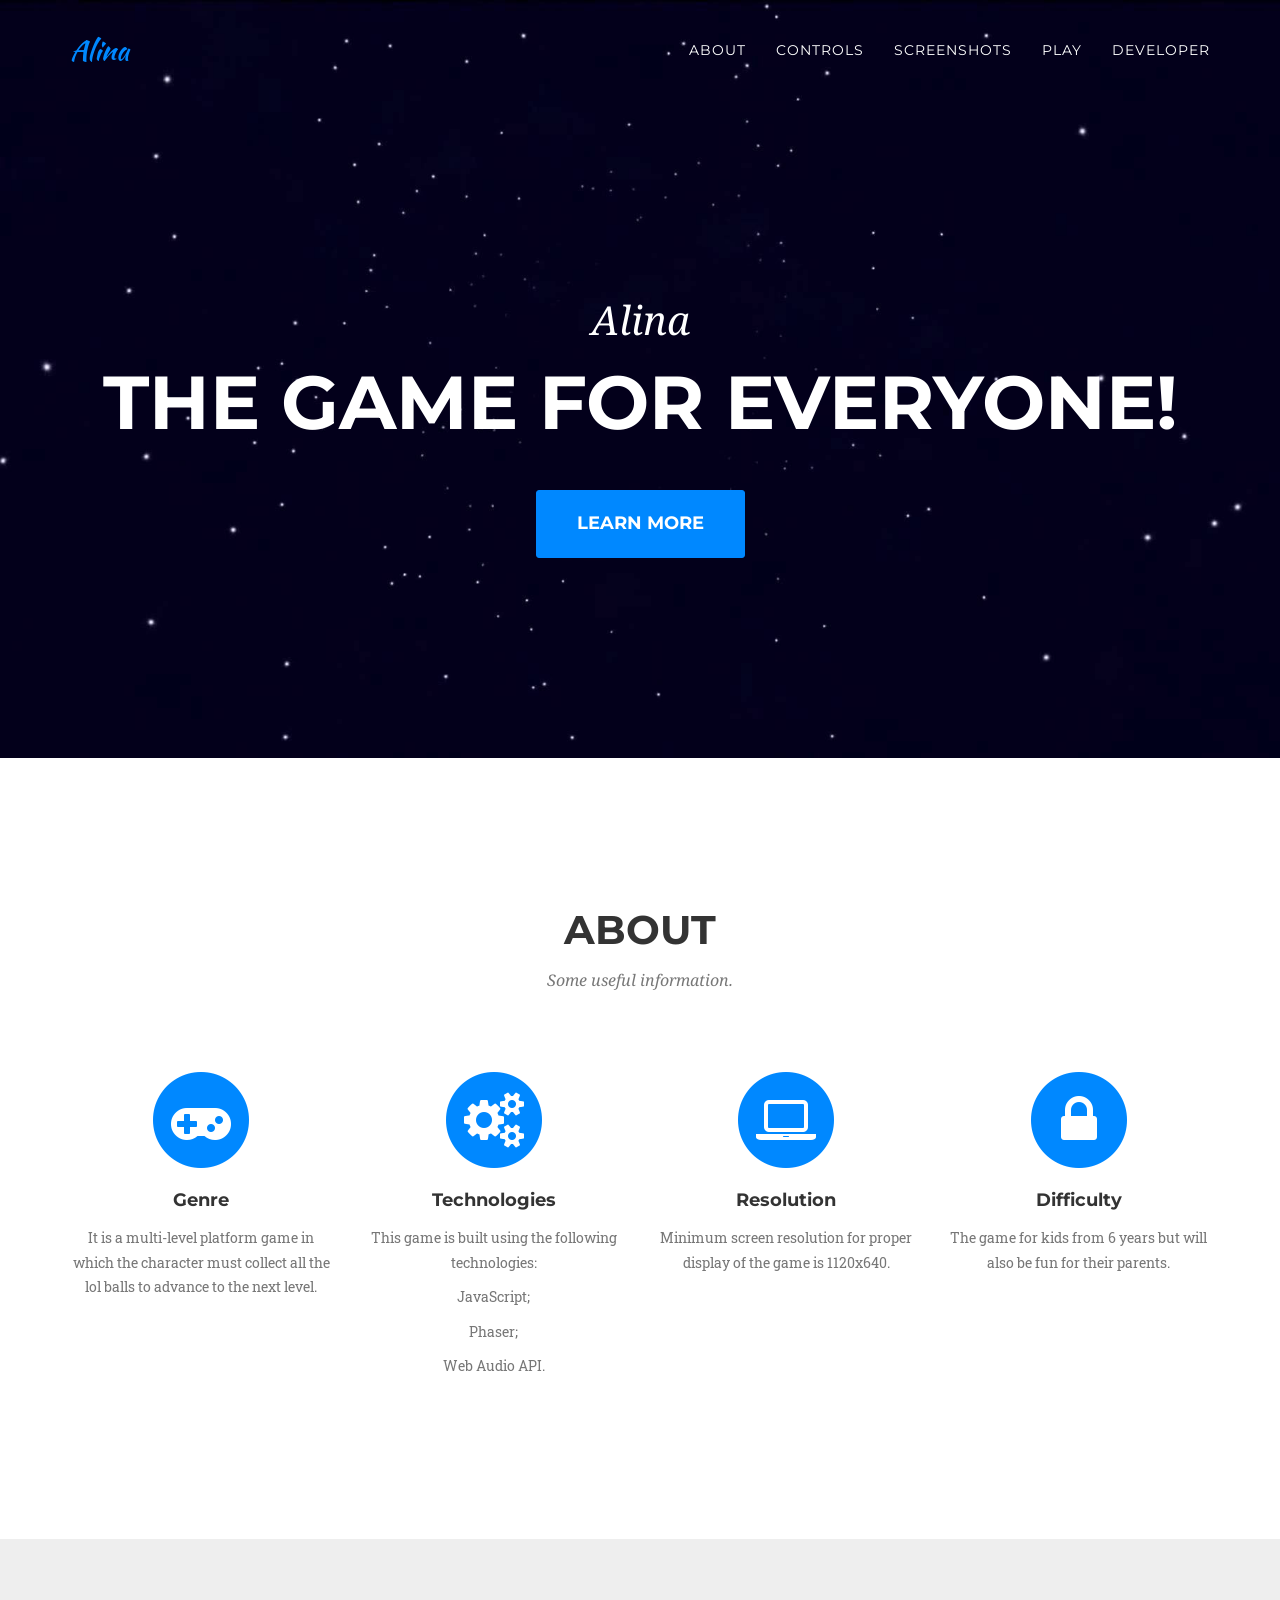
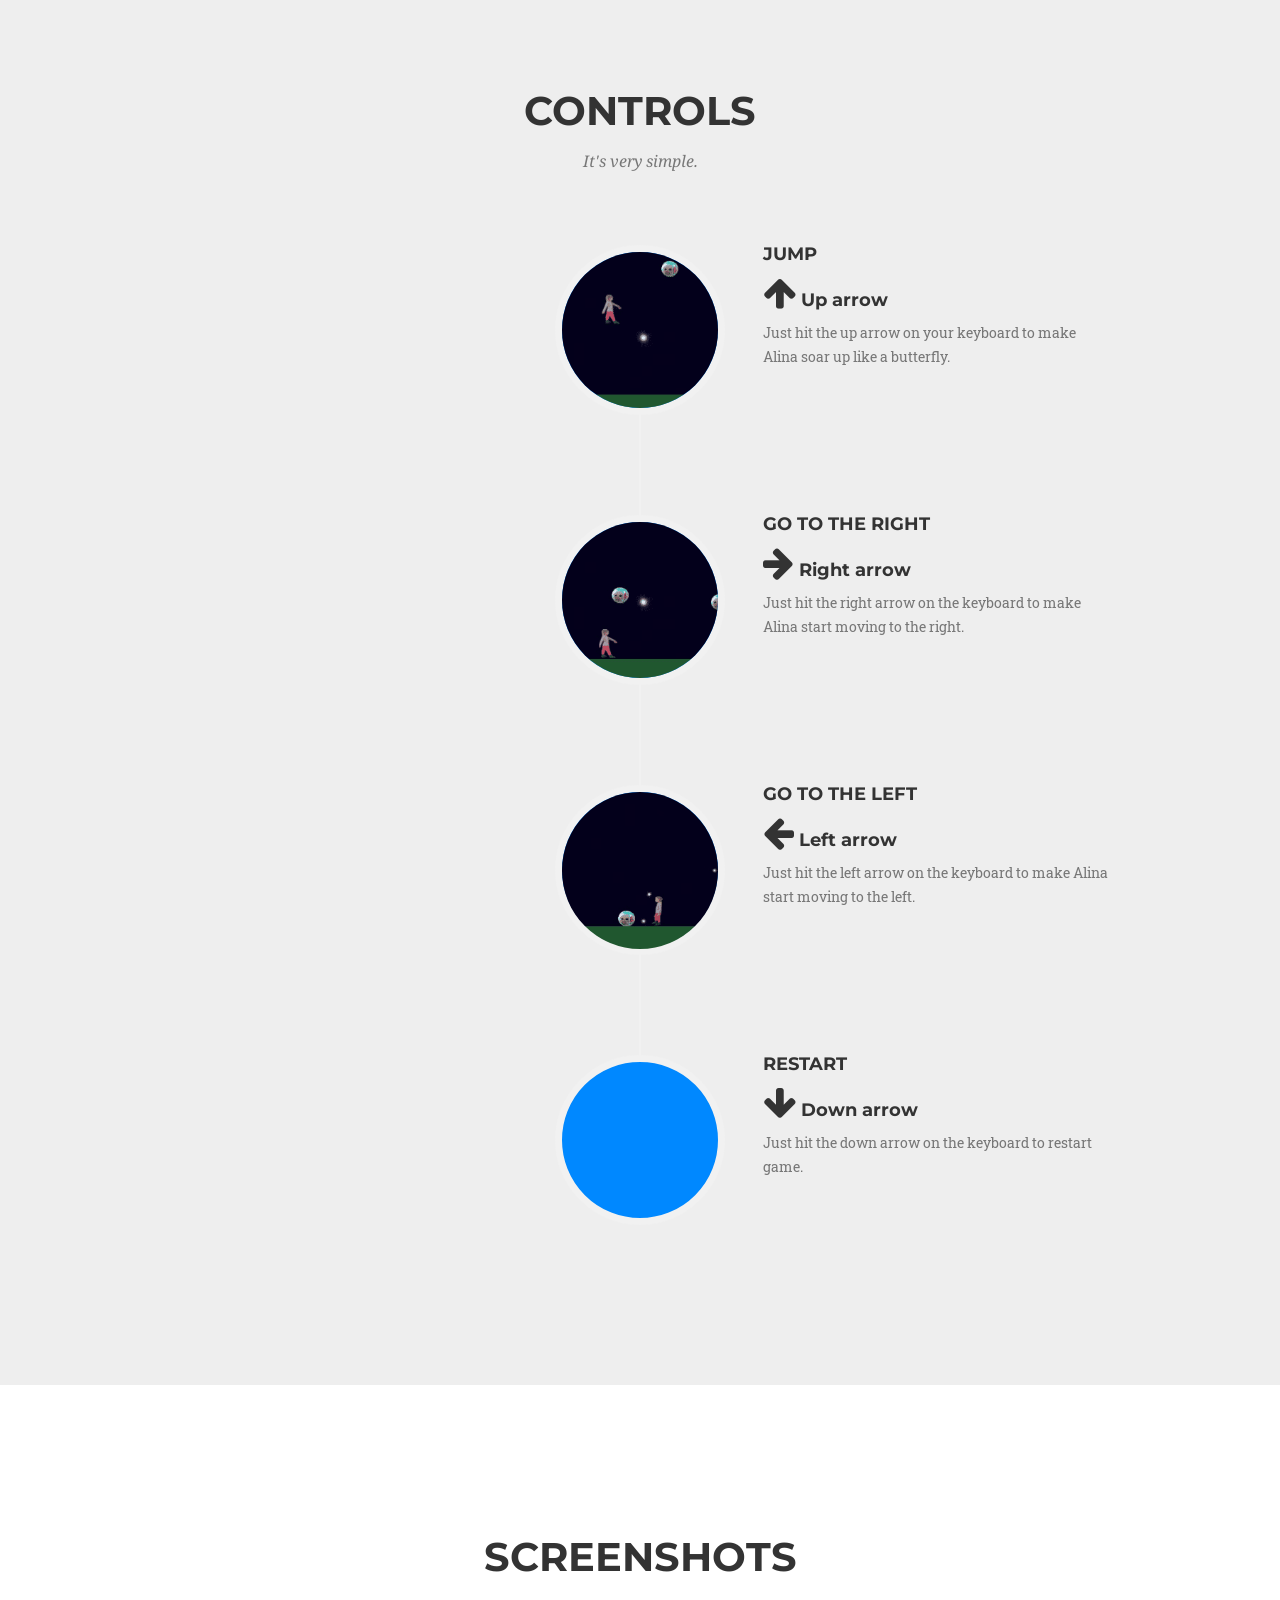
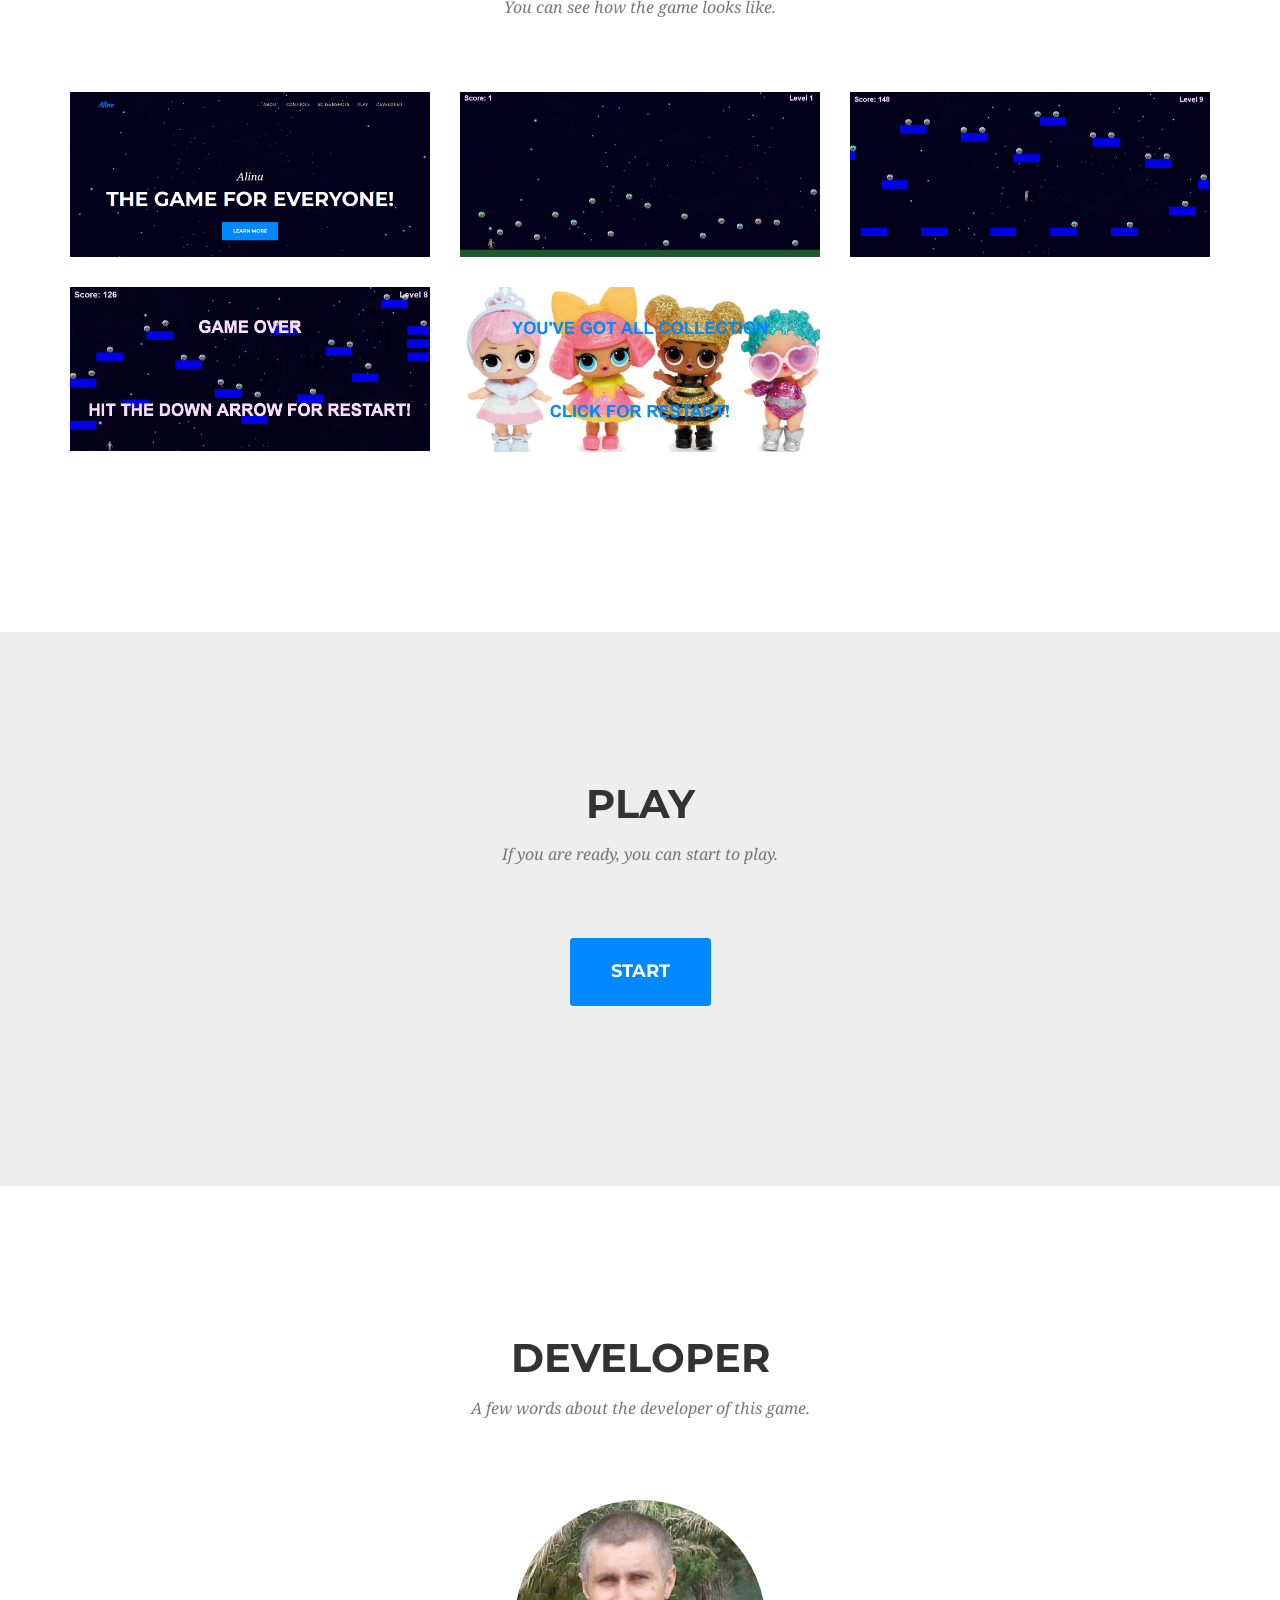
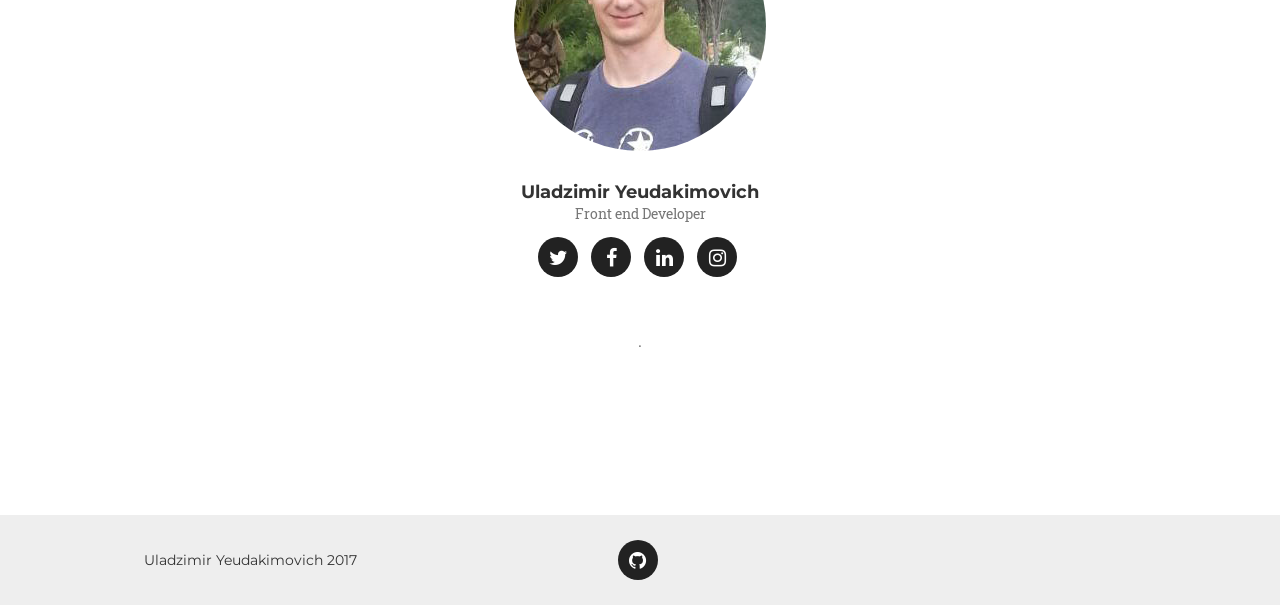
==== commit 579cbe08: "Update index.html" ====
--- a/index.html
+++ b/index.html
@@ -246,7 +246,7 @@
                                 <i class="fa fa-plus fa-3x"></i>
                             </div>
                         </div>
-                        <img src="img/screenshots/wasted.jpg" class="img-responsive" alt="">
+                        <img src="img/screenshots/wasted.gif" class="img-responsive" alt="">
                     </div>
                 </div>
                 <div class="col-md-4 col-sm-6 screenshots-item">
@@ -300,7 +300,7 @@
                             </li>
                             <li><a href="https://www.linkedin.com/in/uladzimir-yeudakimovich-007469155"><i class="fa fa-linkedin"></i></a>
                             </li>
-							<li><a href="https://instagram.com/vladimirevdokimovich"><i class="fa fa-instagram"></i></a>
+			    <li><a href="https://instagram.com/uladzimiryeudakimovich"><i class="fa fa-instagram"></i></a>
                             </li>
                         </ul>
                     </div>
@@ -336,4 +336,4 @@
     <script src="https://cdnjs.cloudflare.com/ajax/libs/jquery-easing/1.3/jquery.easing.min.js" integrity="sha384-mE6eXfrb8jxl0rzJDBRanYqgBxtJ6Unn4/1F7q4xRRyIw7Vdg9jP4ycT7x1iVsgb" crossorigin="anonymous"></script>
     <script src="js/app.js"></script>
 </body>
-</html>+</html>
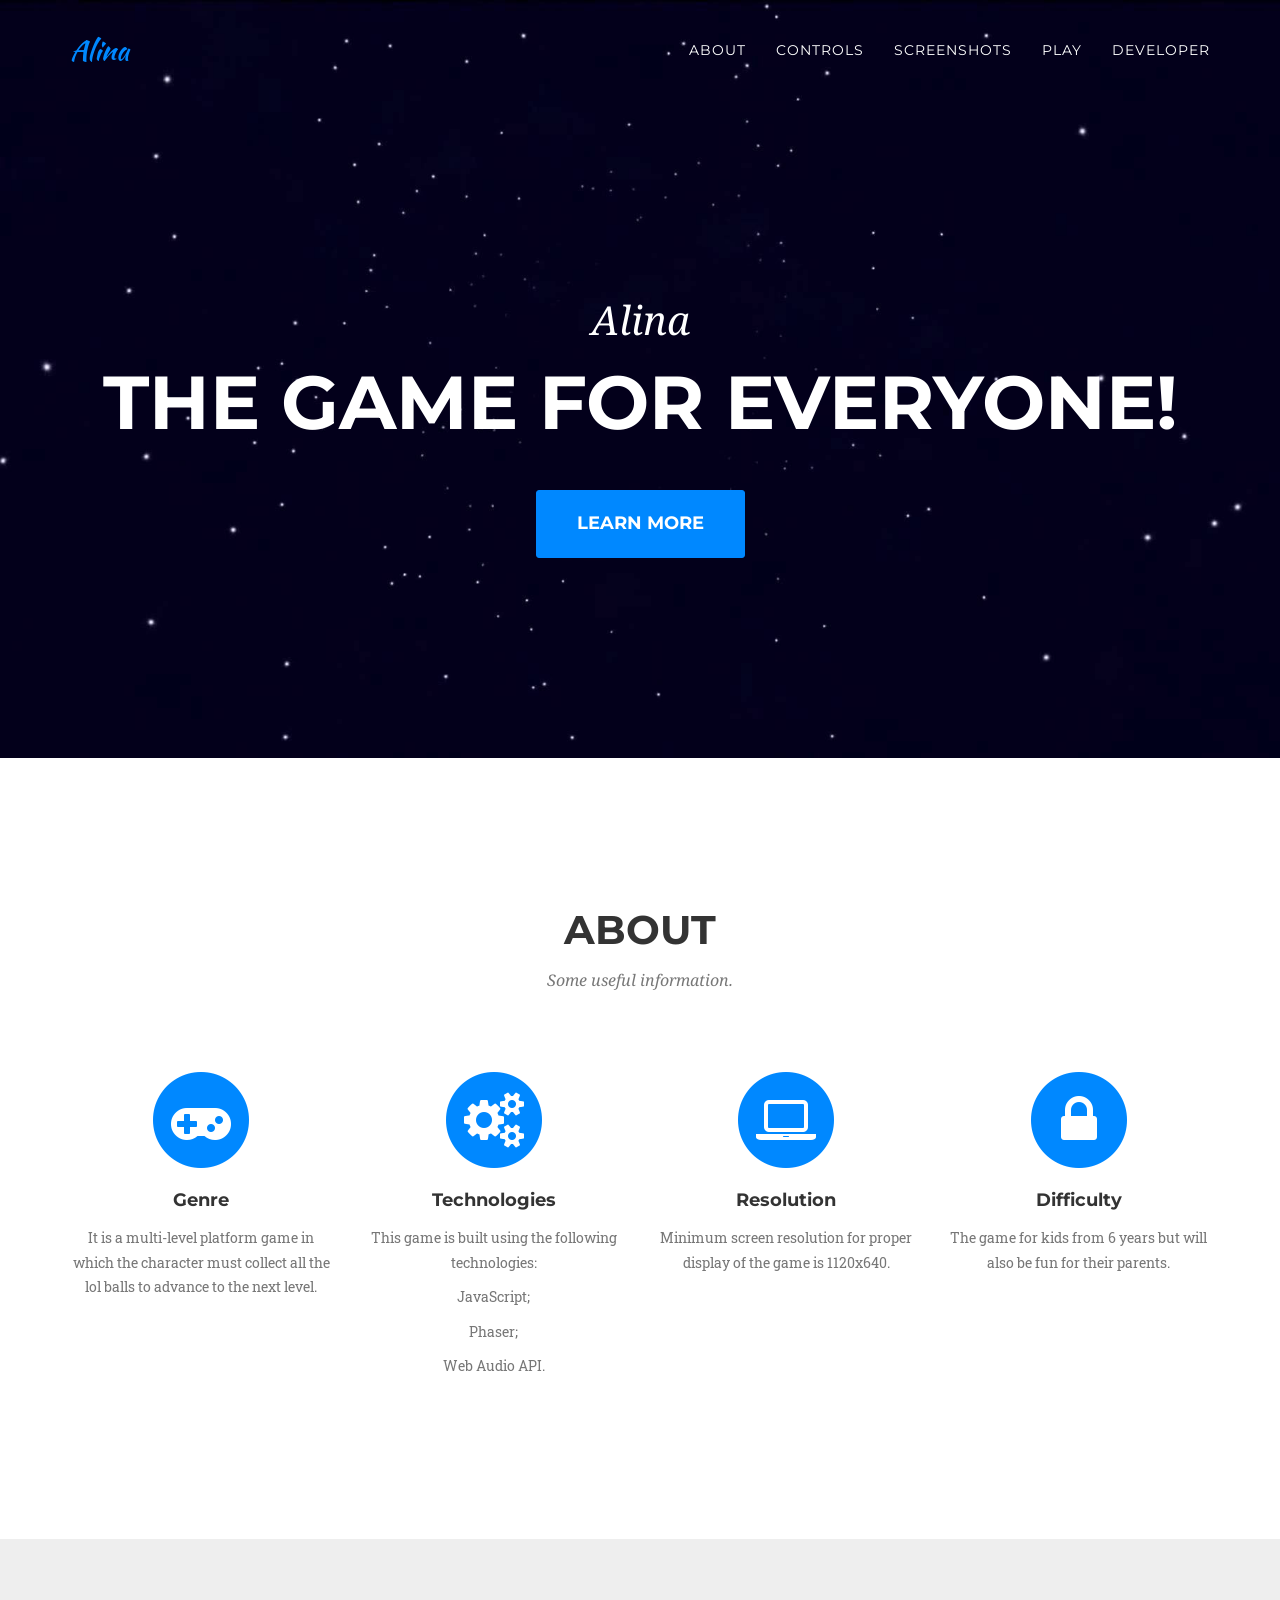
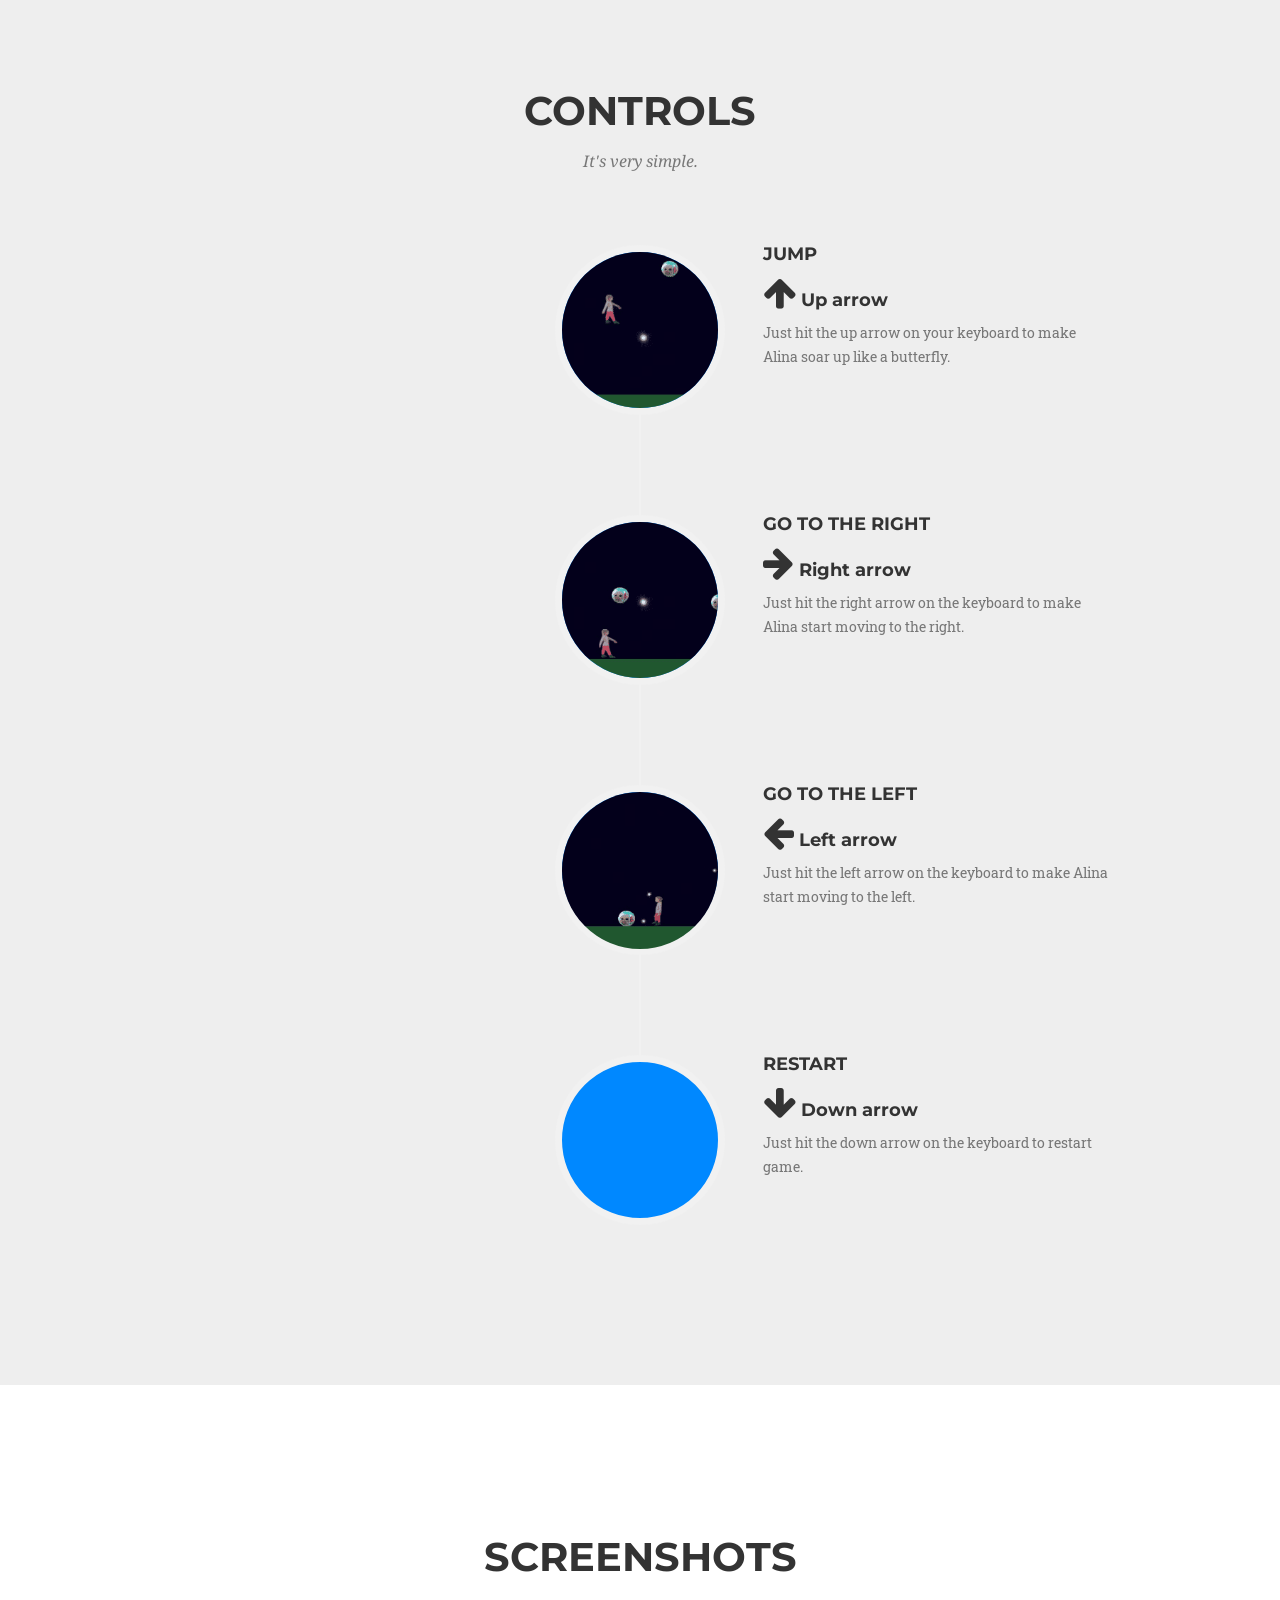
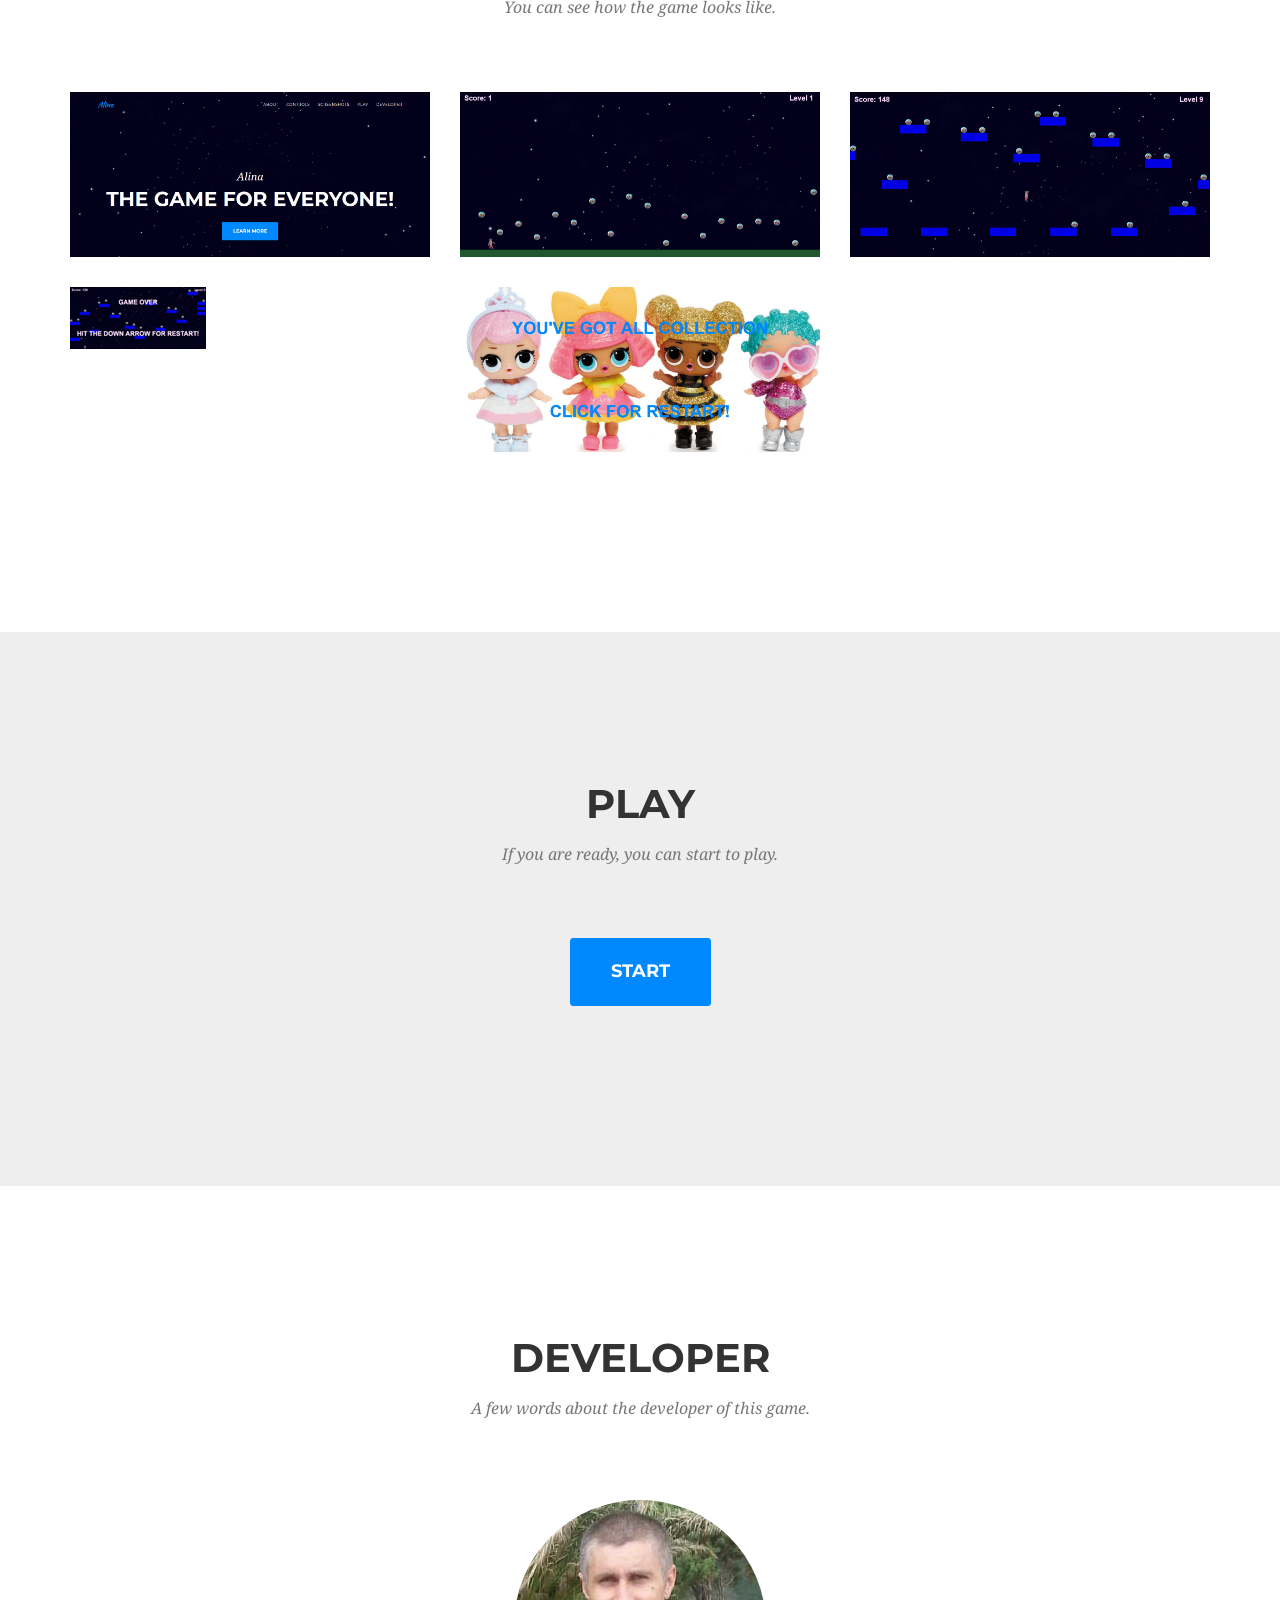
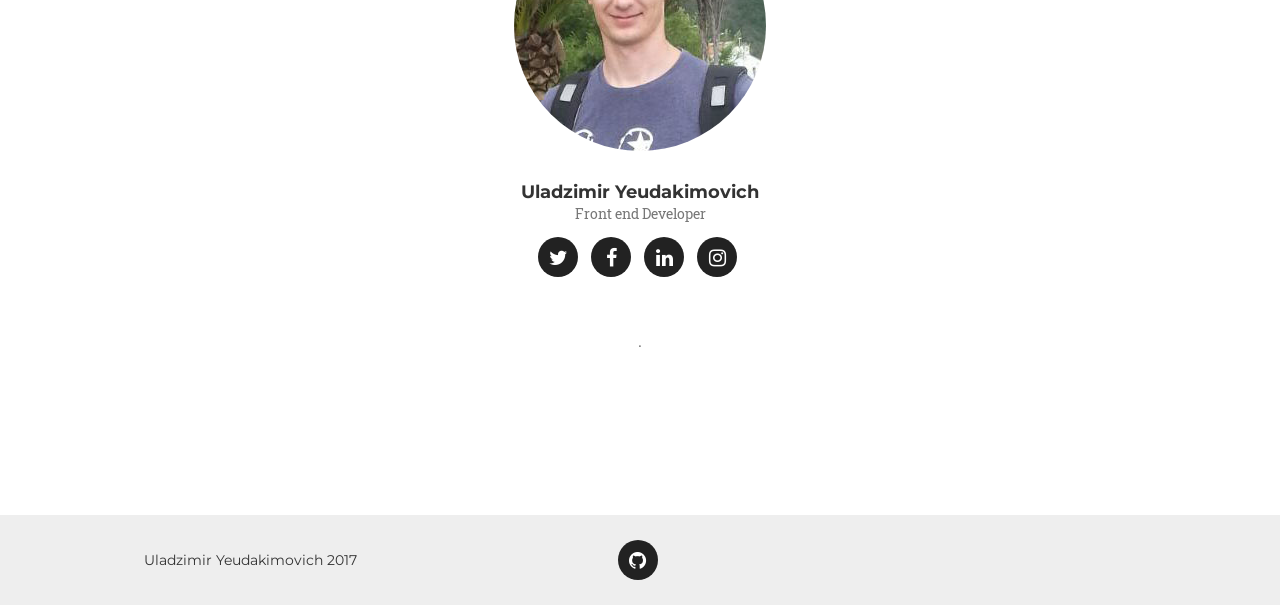
==== commit fb9b9c45: "Update index.html" ====
--- a/index.html
+++ b/index.html
@@ -246,7 +246,7 @@
                                 <i class="fa fa-plus fa-3x"></i>
                             </div>
                         </div>
-                        <img src="img/screenshots/wasted.gif" class="img-responsive" alt="">
+                        <img src="img/screenshots/linkedIn.gif" class="img-responsive" alt="">
                     </div>
                 </div>
                 <div class="col-md-4 col-sm-6 screenshots-item">
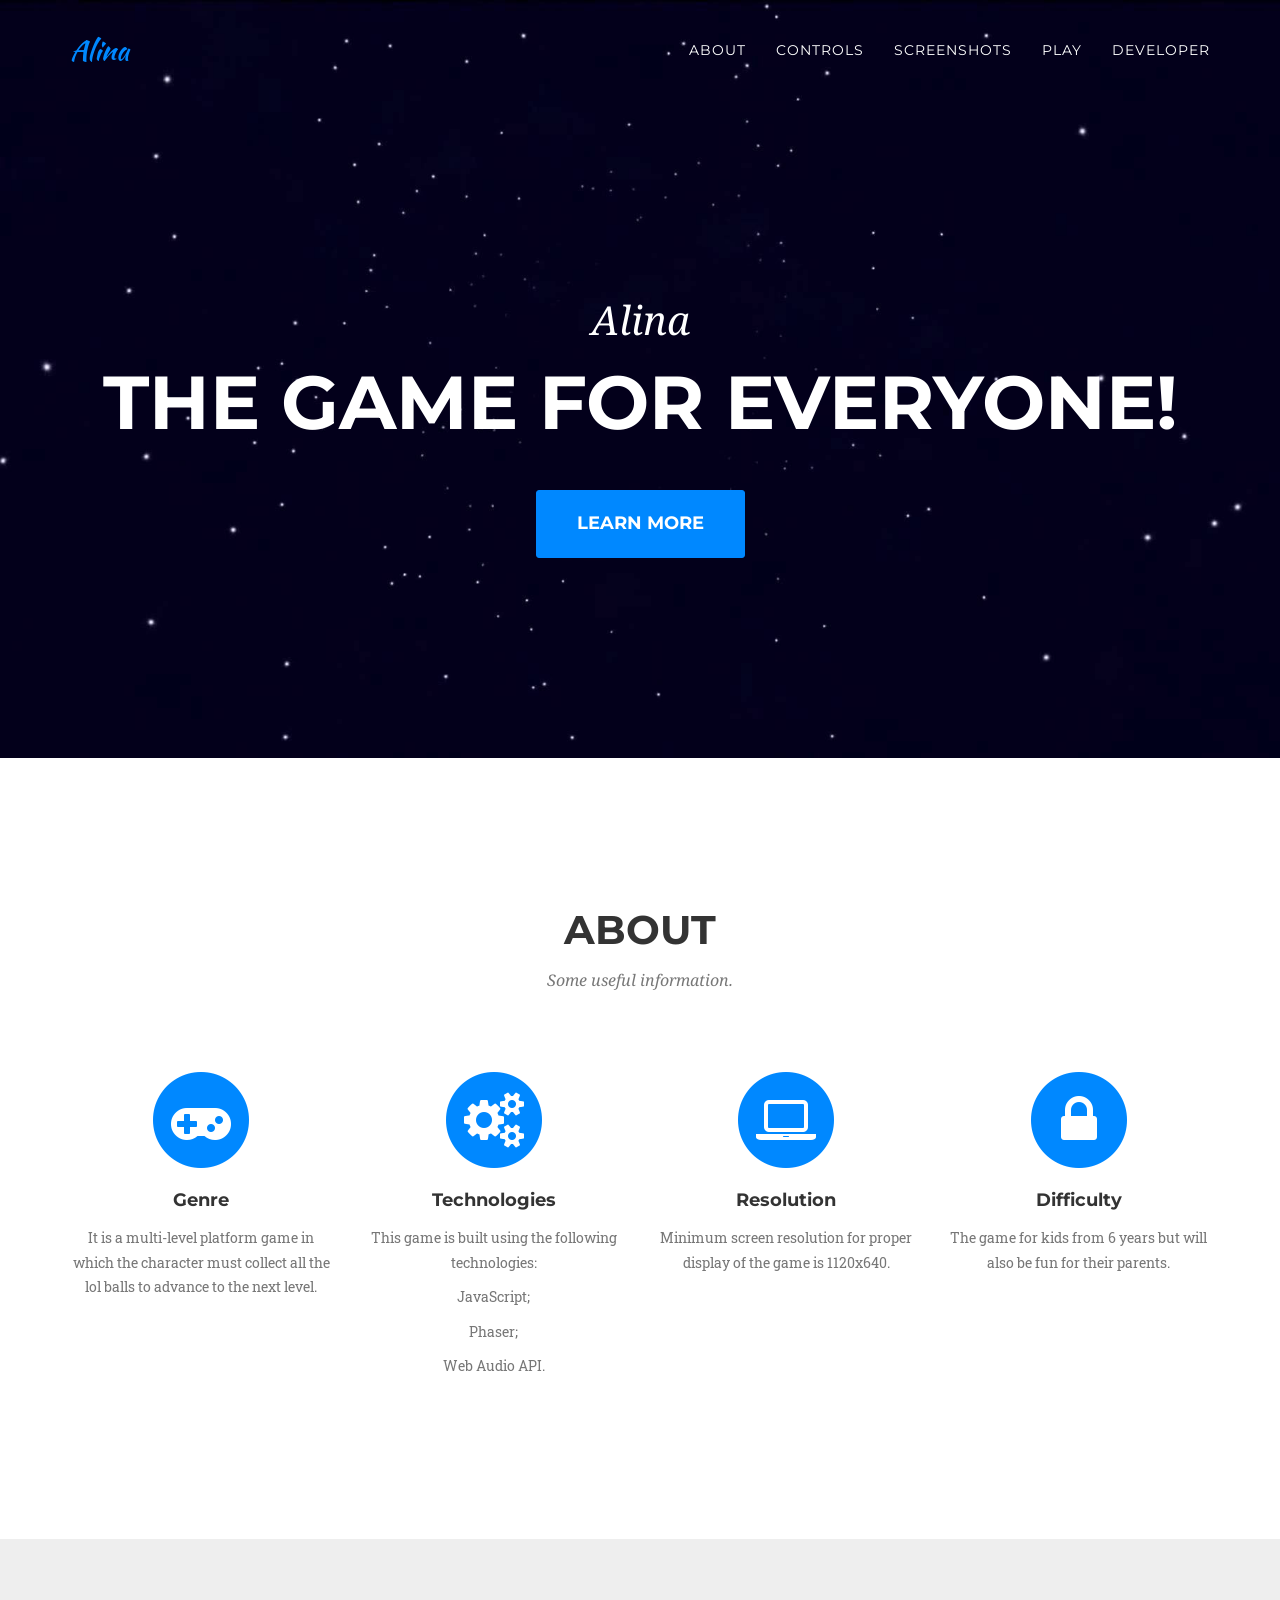
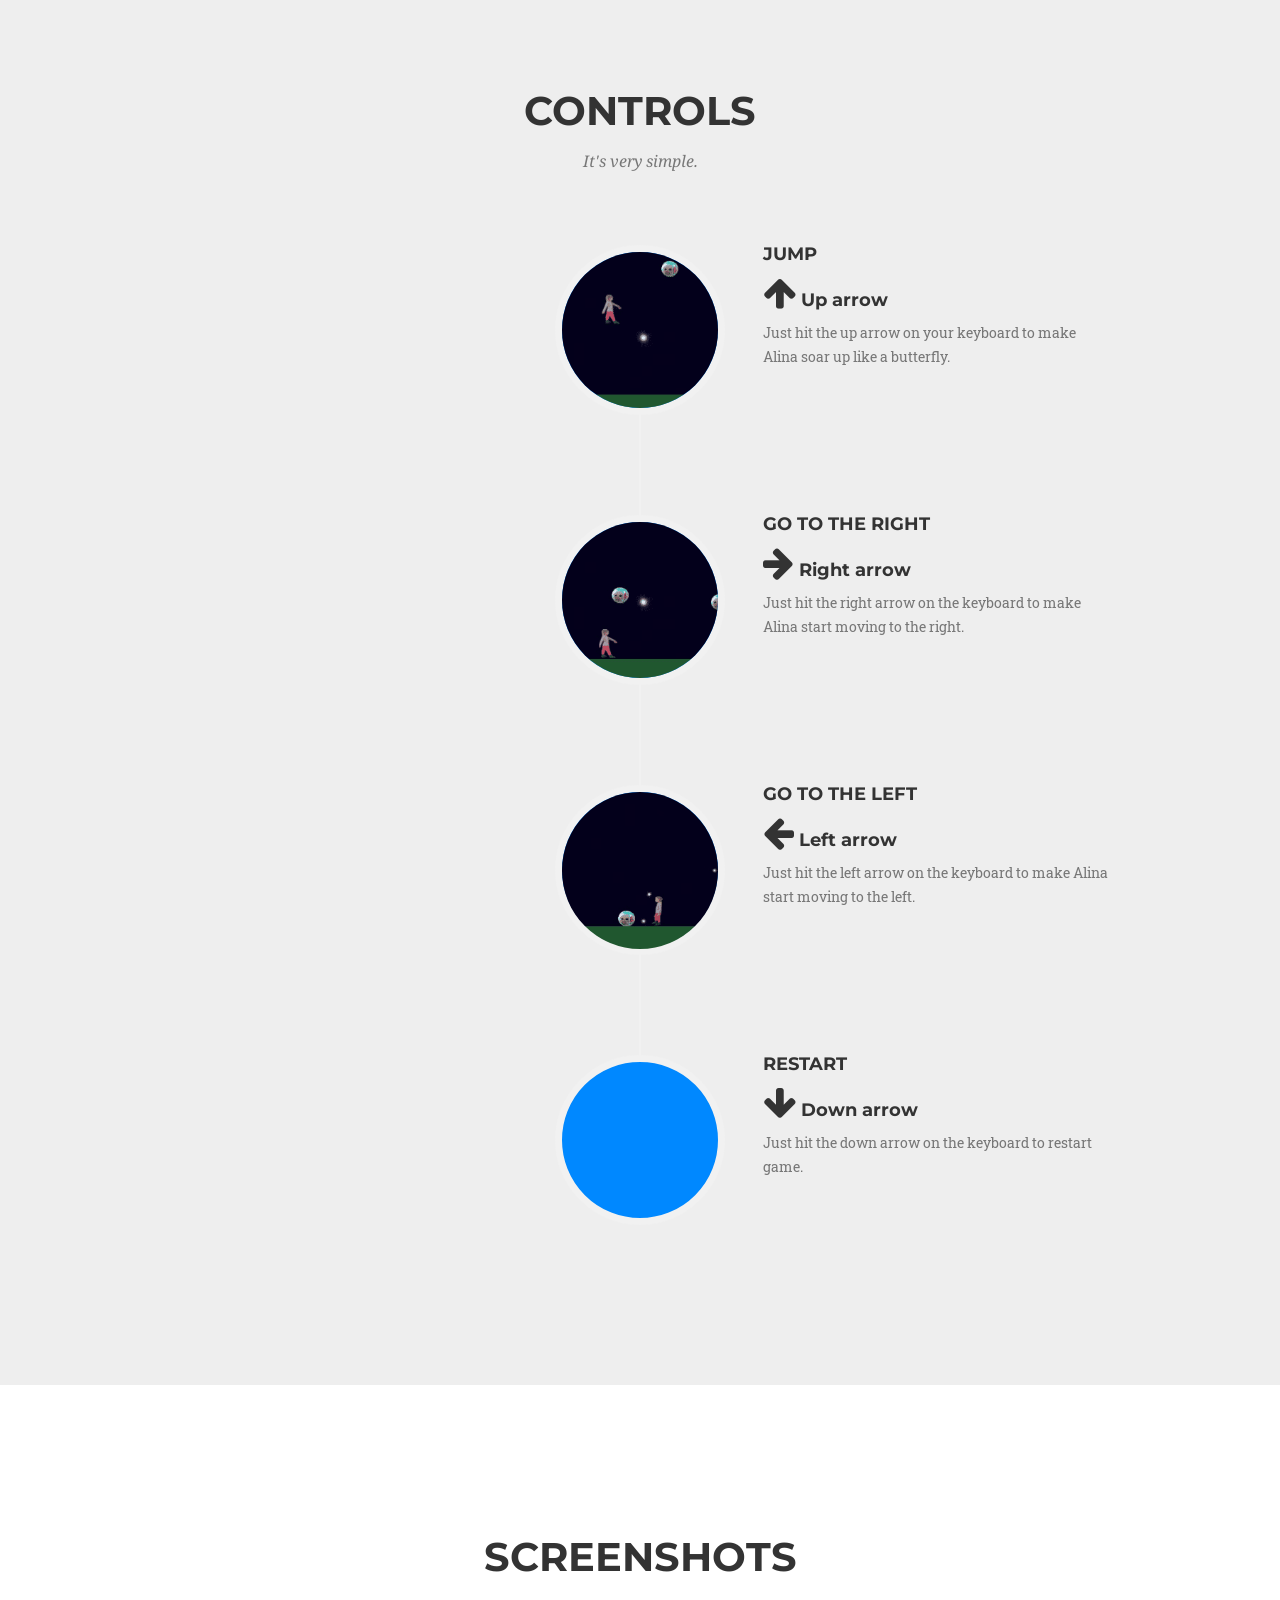
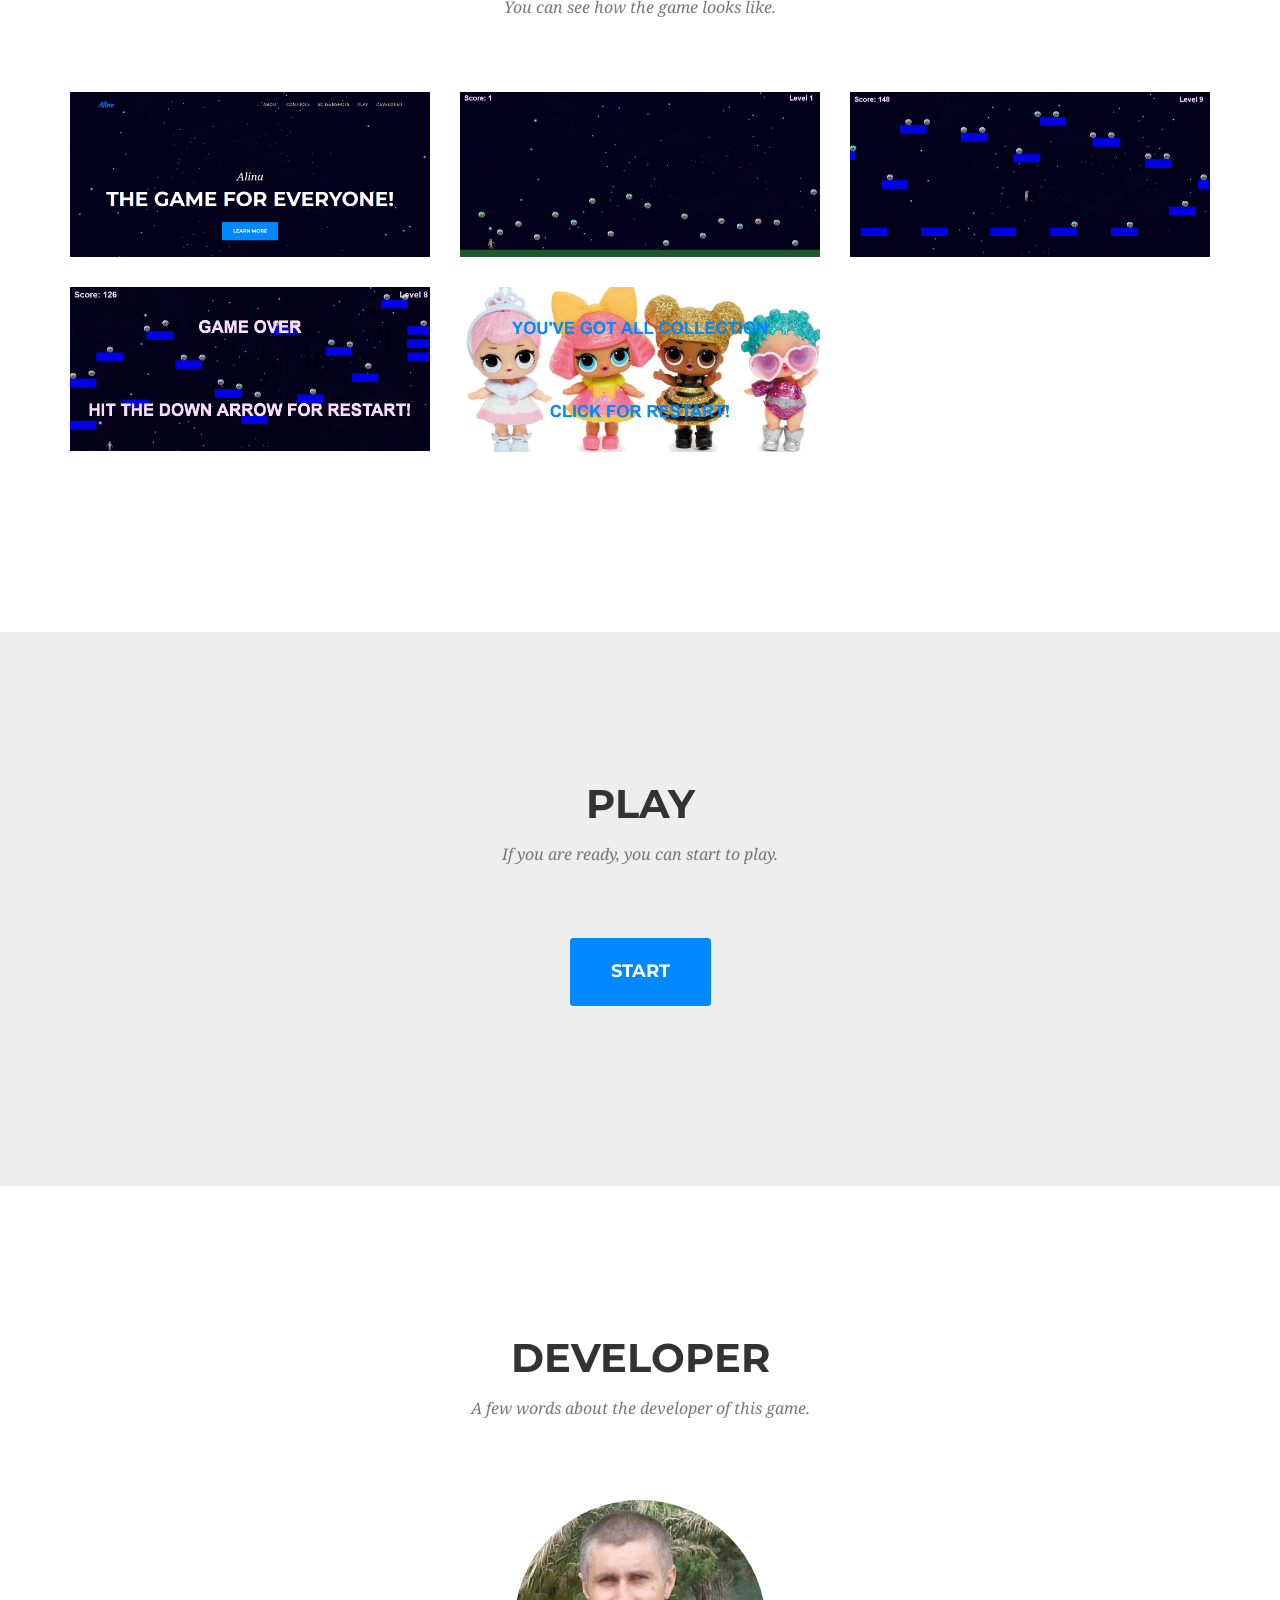
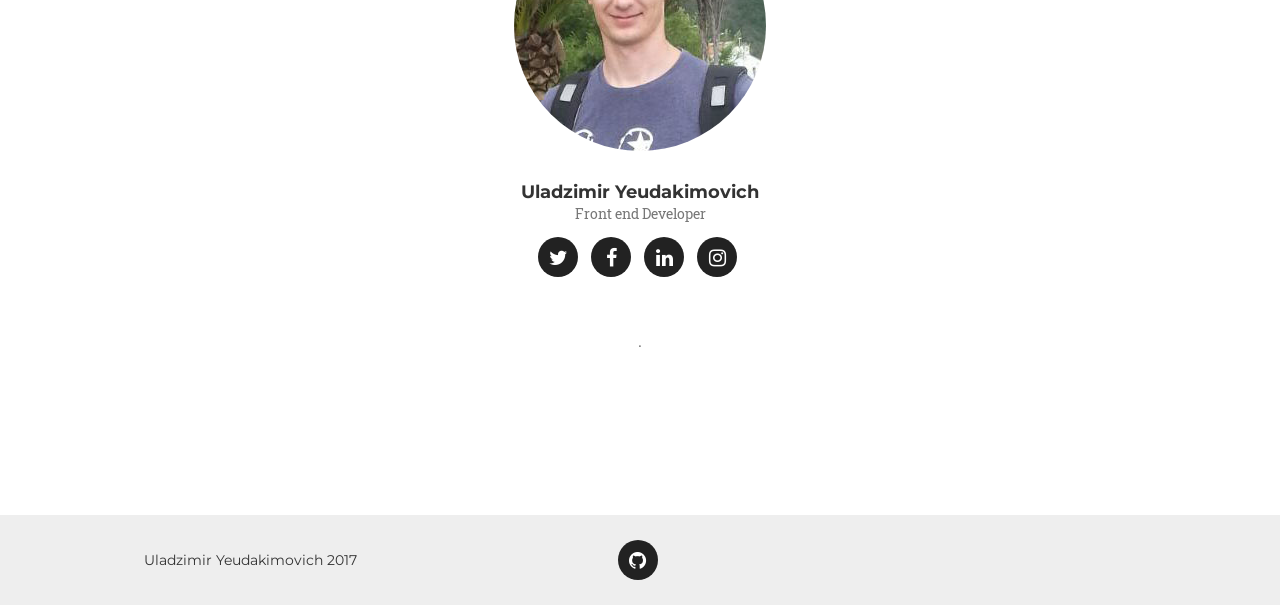
==== commit 402fe45e: "Update index.html" ====
--- a/index.html
+++ b/index.html
@@ -246,7 +246,7 @@
                                 <i class="fa fa-plus fa-3x"></i>
                             </div>
                         </div>
-                        <img src="img/screenshots/linkedIn.gif" class="img-responsive" alt="">
+                        <img src="img/screenshots/wasted.gif" class="img-responsive" alt="">
                     </div>
                 </div>
                 <div class="col-md-4 col-sm-6 screenshots-item">
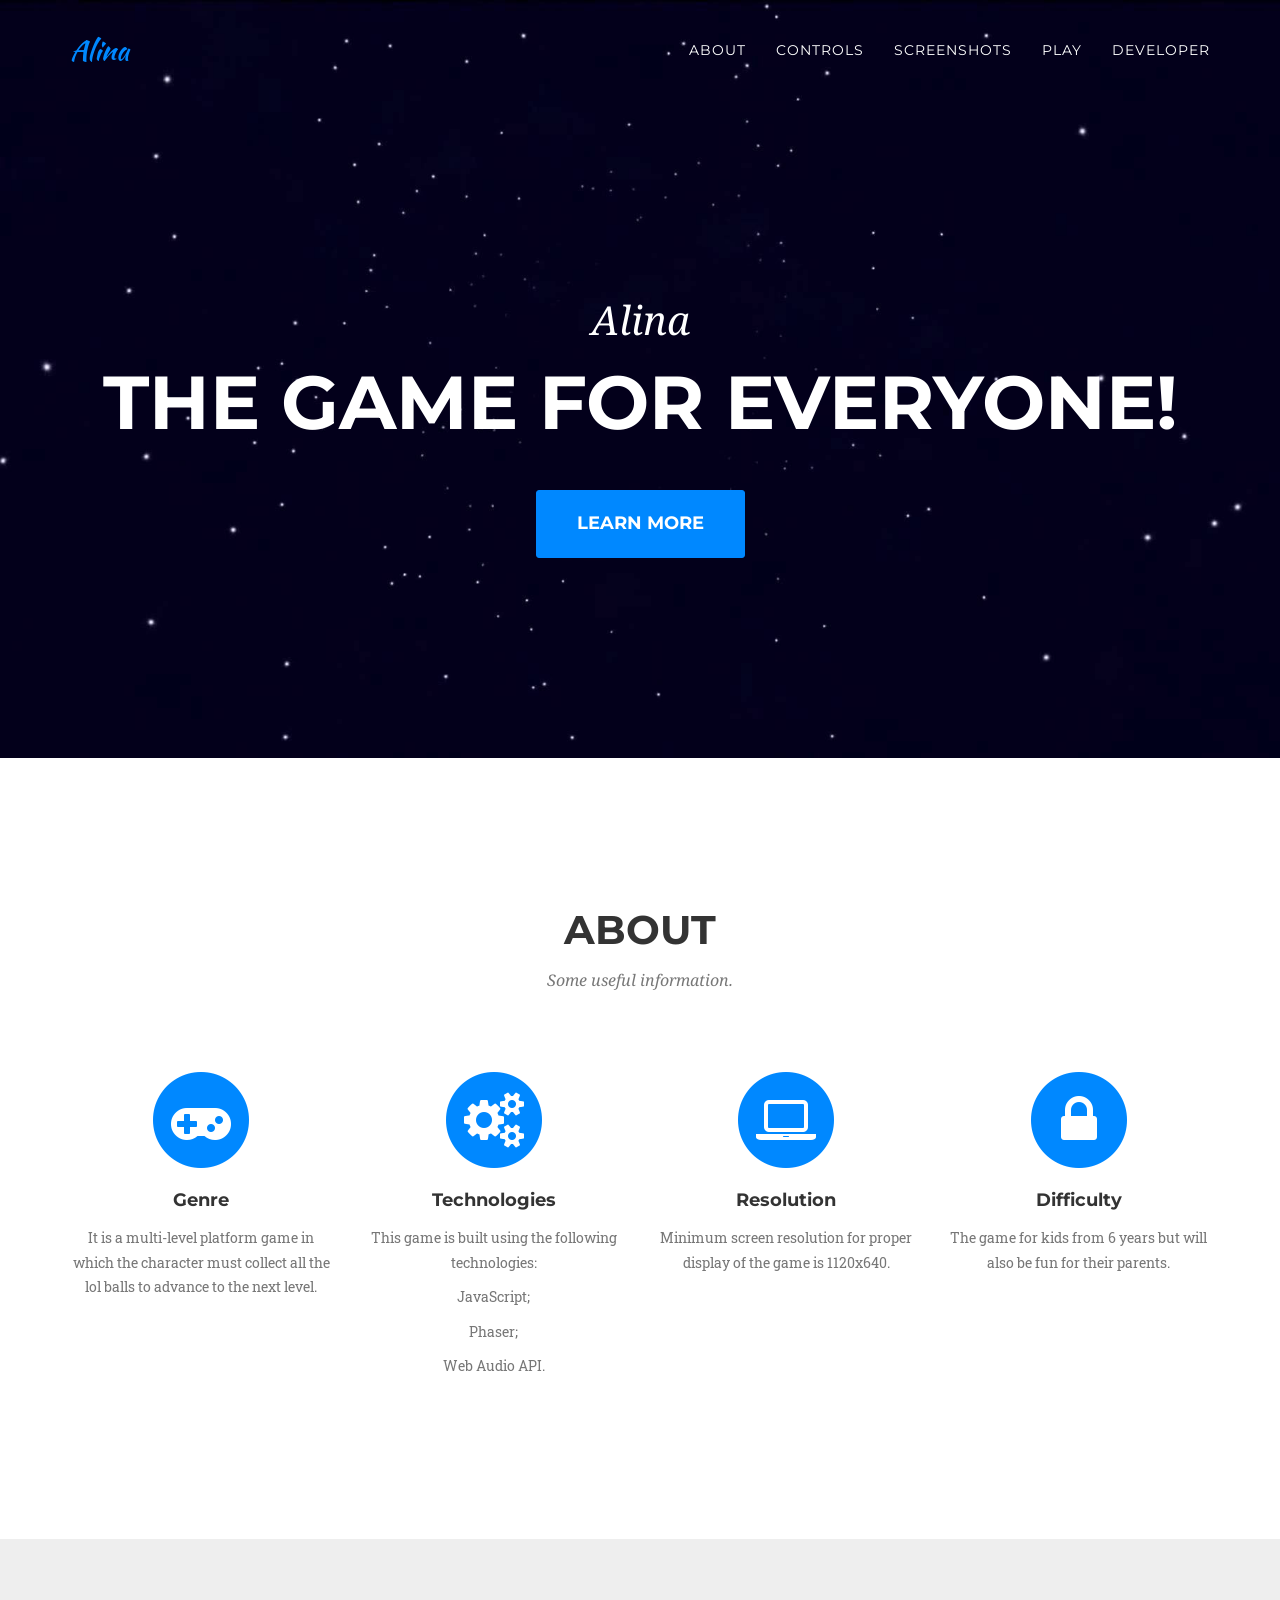
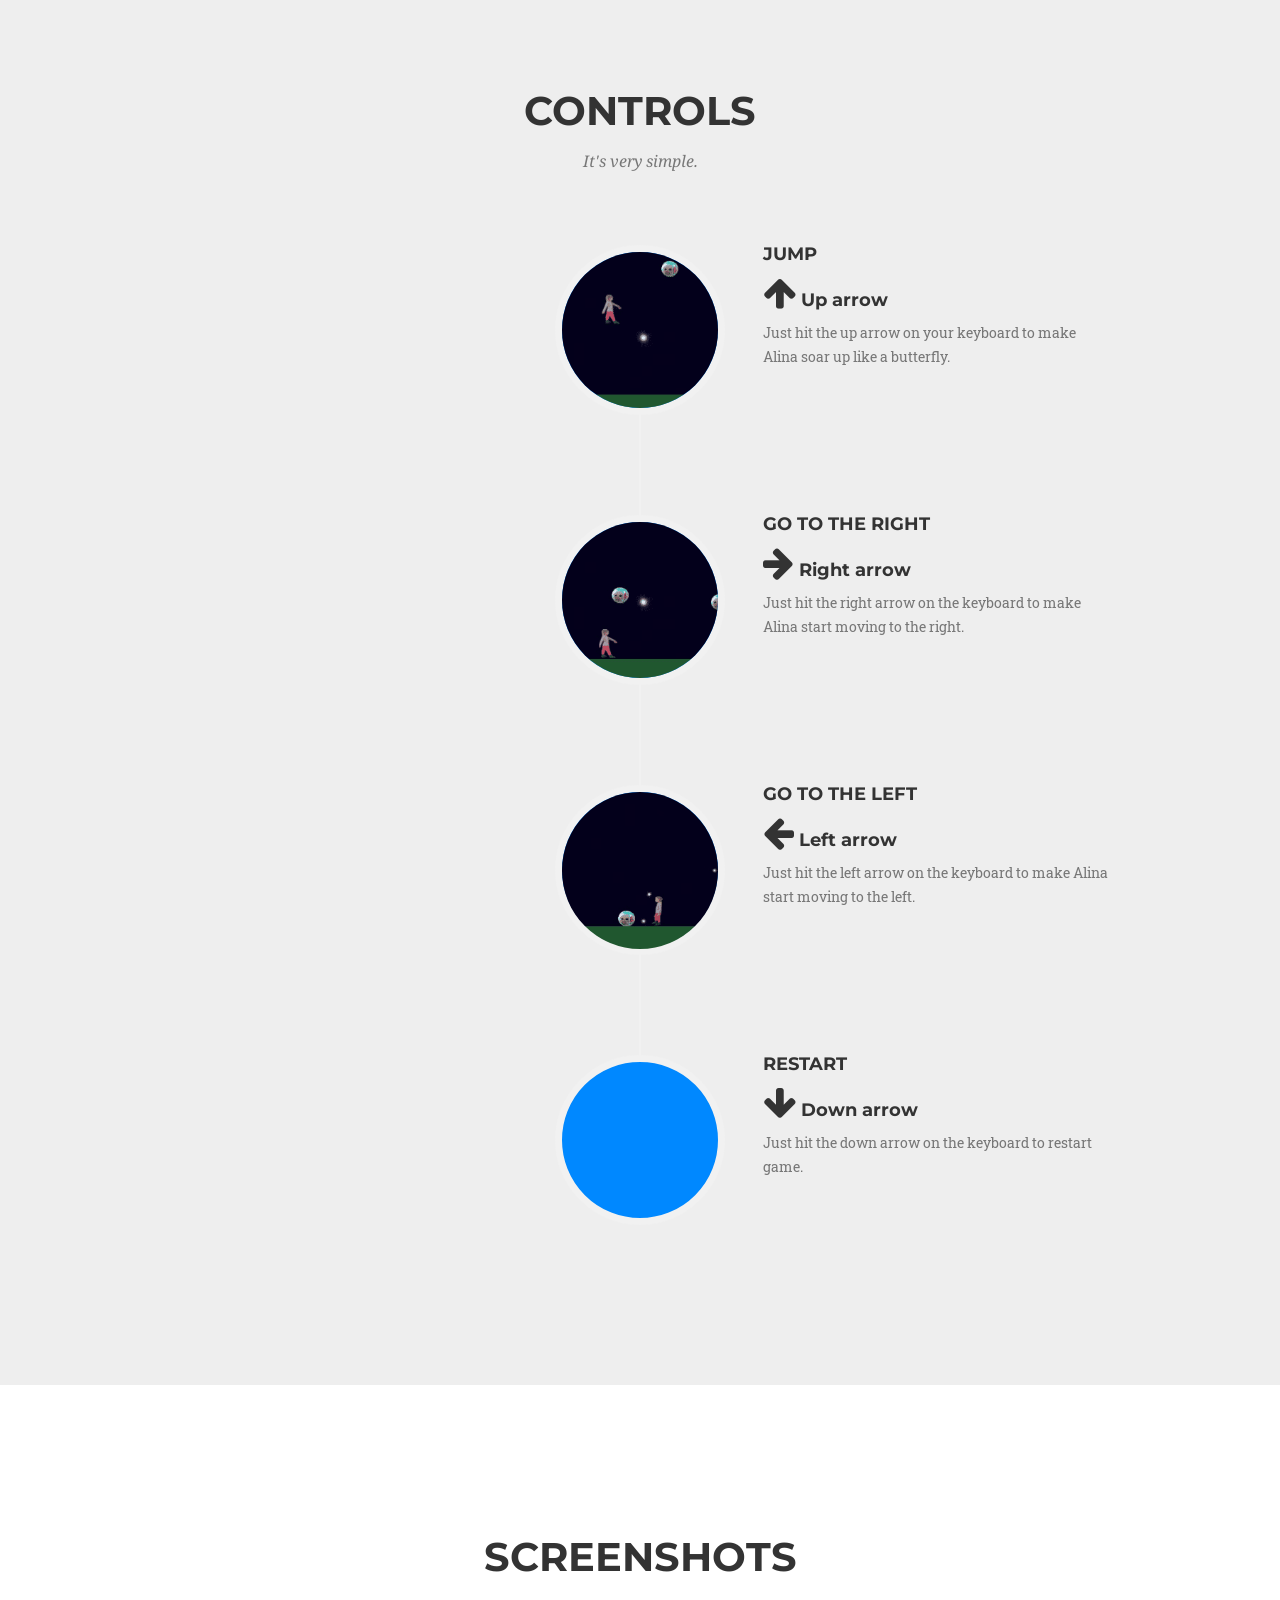
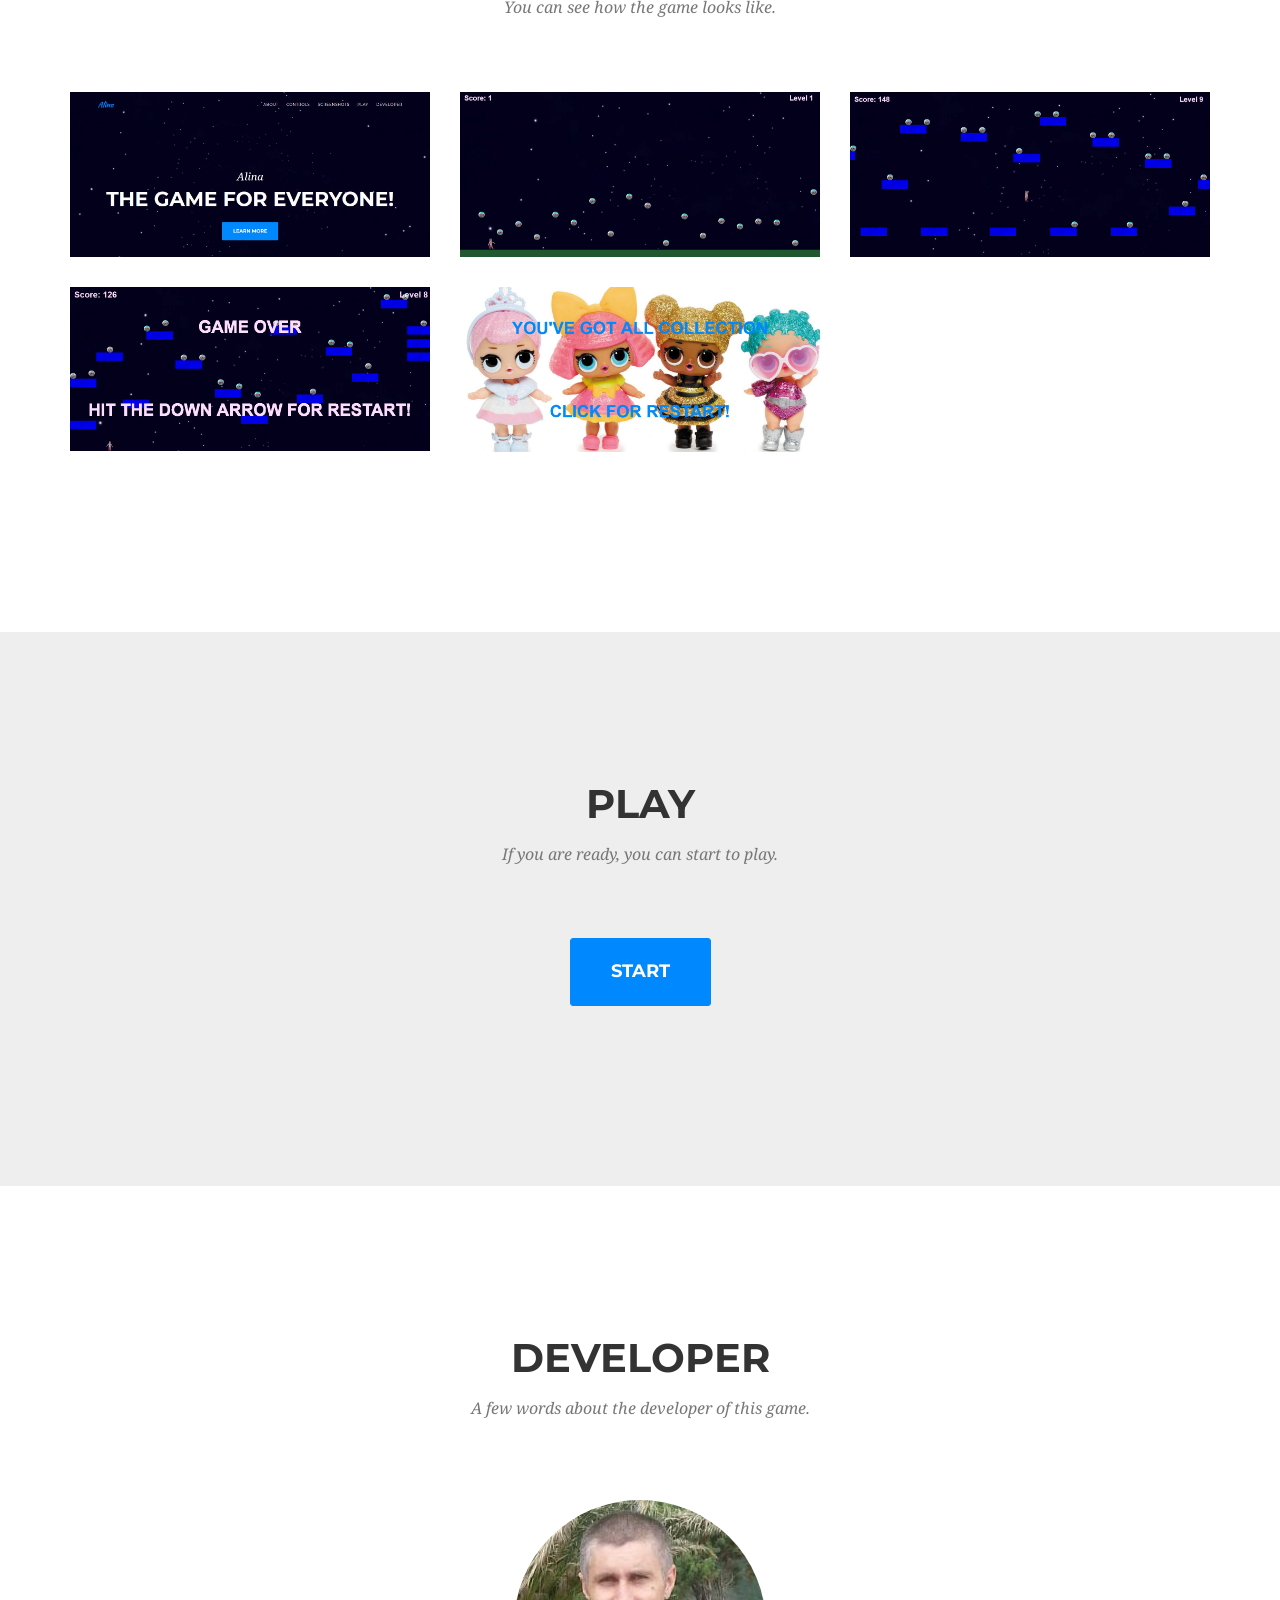
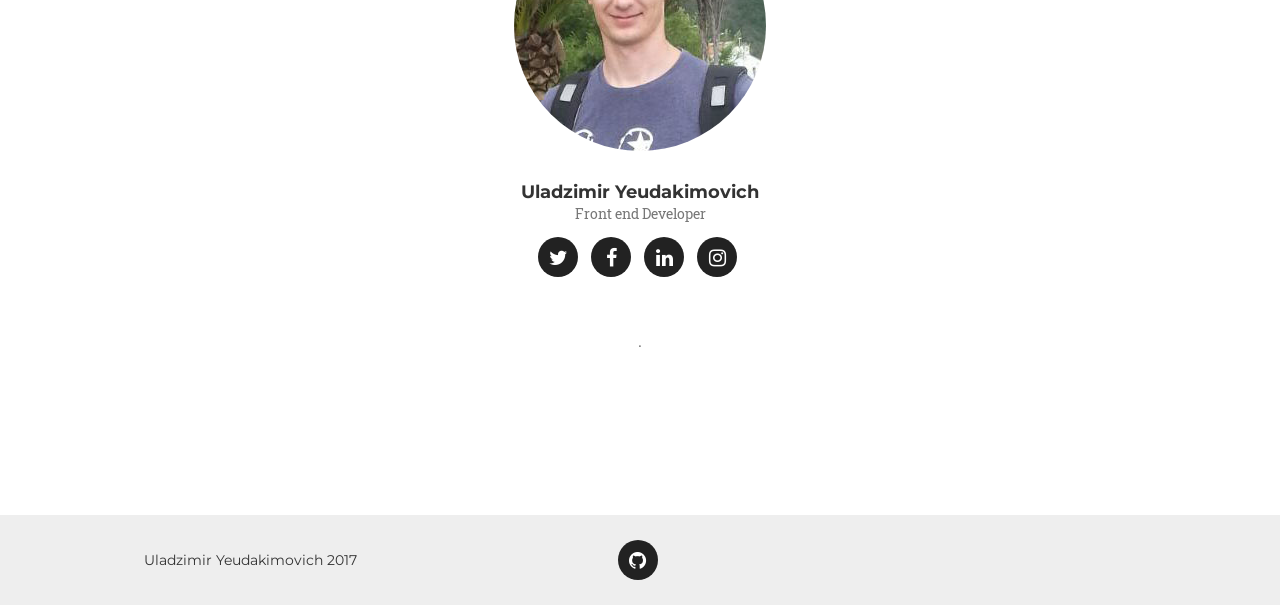
==== commit 7e6b7711: "Update index.html" ====
--- a/index.html
+++ b/index.html
@@ -246,7 +246,7 @@
                                 <i class="fa fa-plus fa-3x"></i>
                             </div>
                         </div>
-                        <img src="img/screenshots/wasted.gif" class="img-responsive" alt="">
+                        <img src="img/screenshots/wasted.jpg" class="img-responsive" alt="">
                     </div>
                 </div>
                 <div class="col-md-4 col-sm-6 screenshots-item">
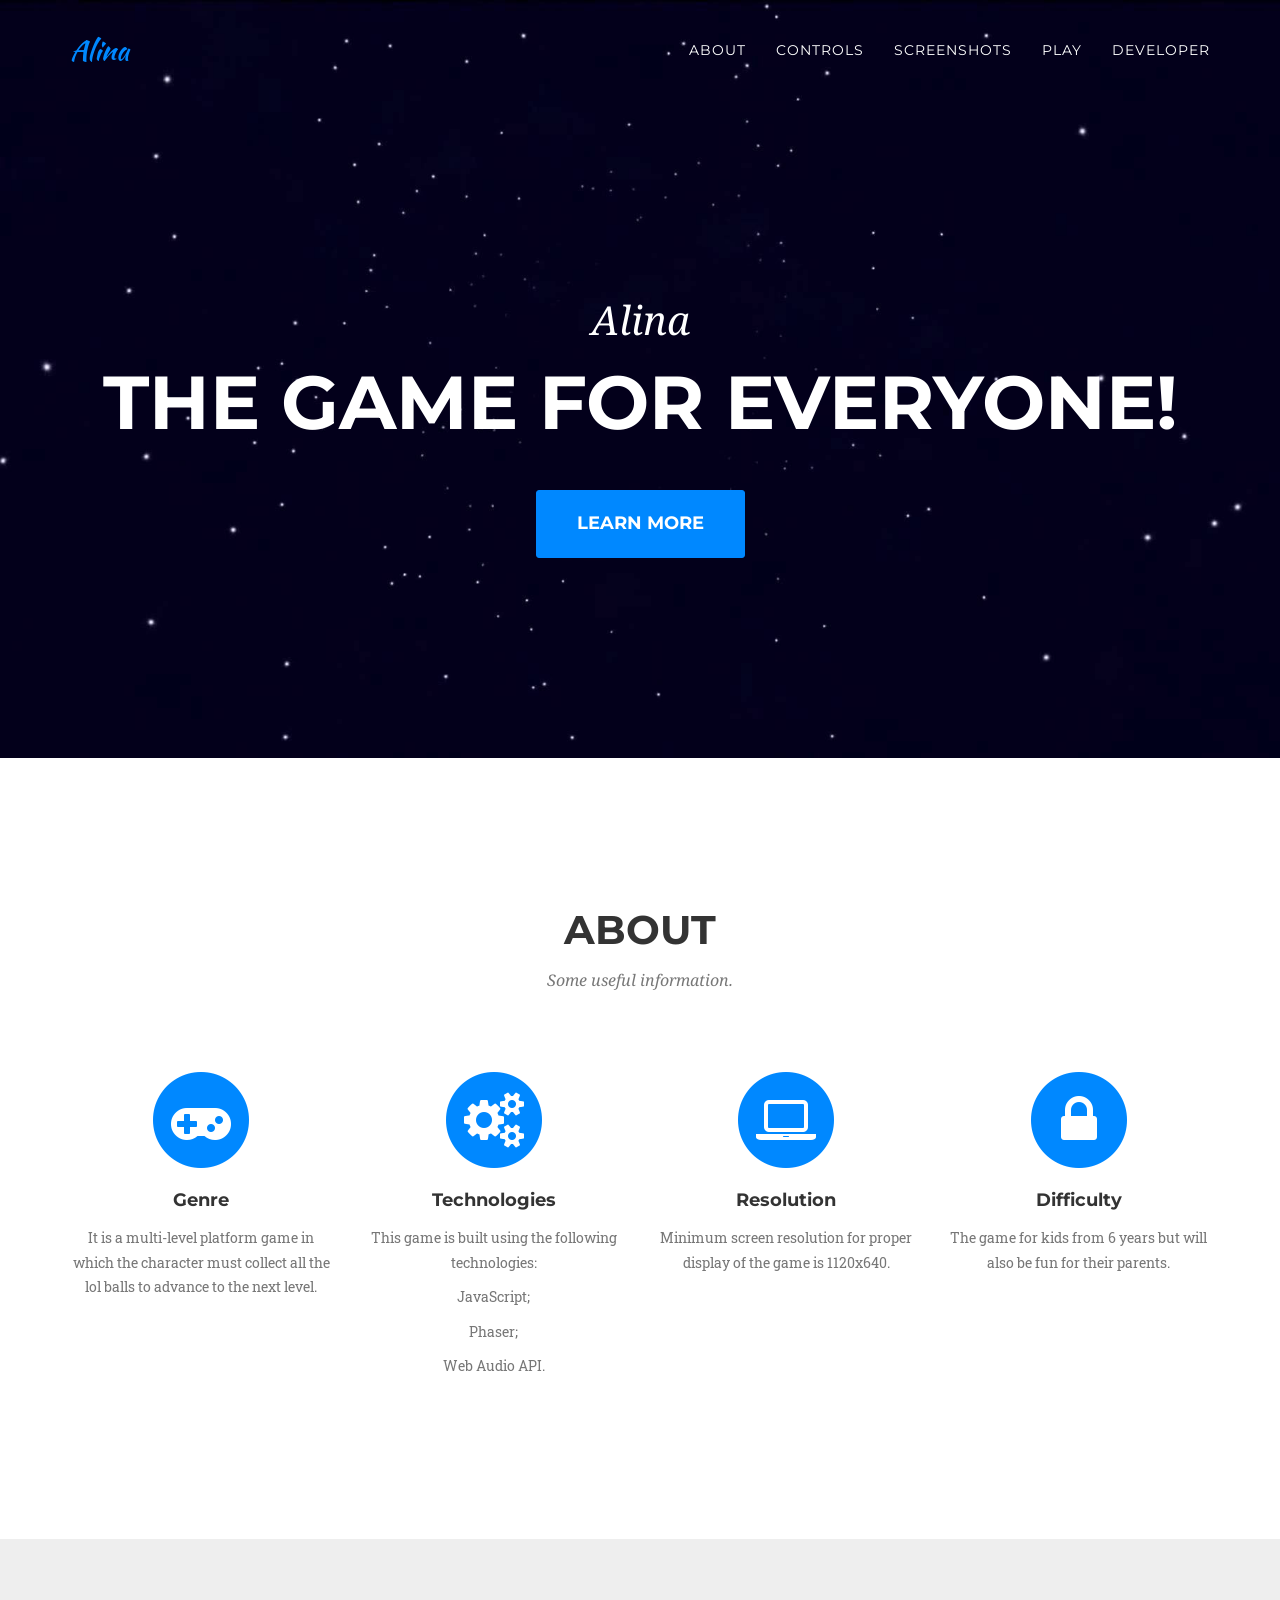
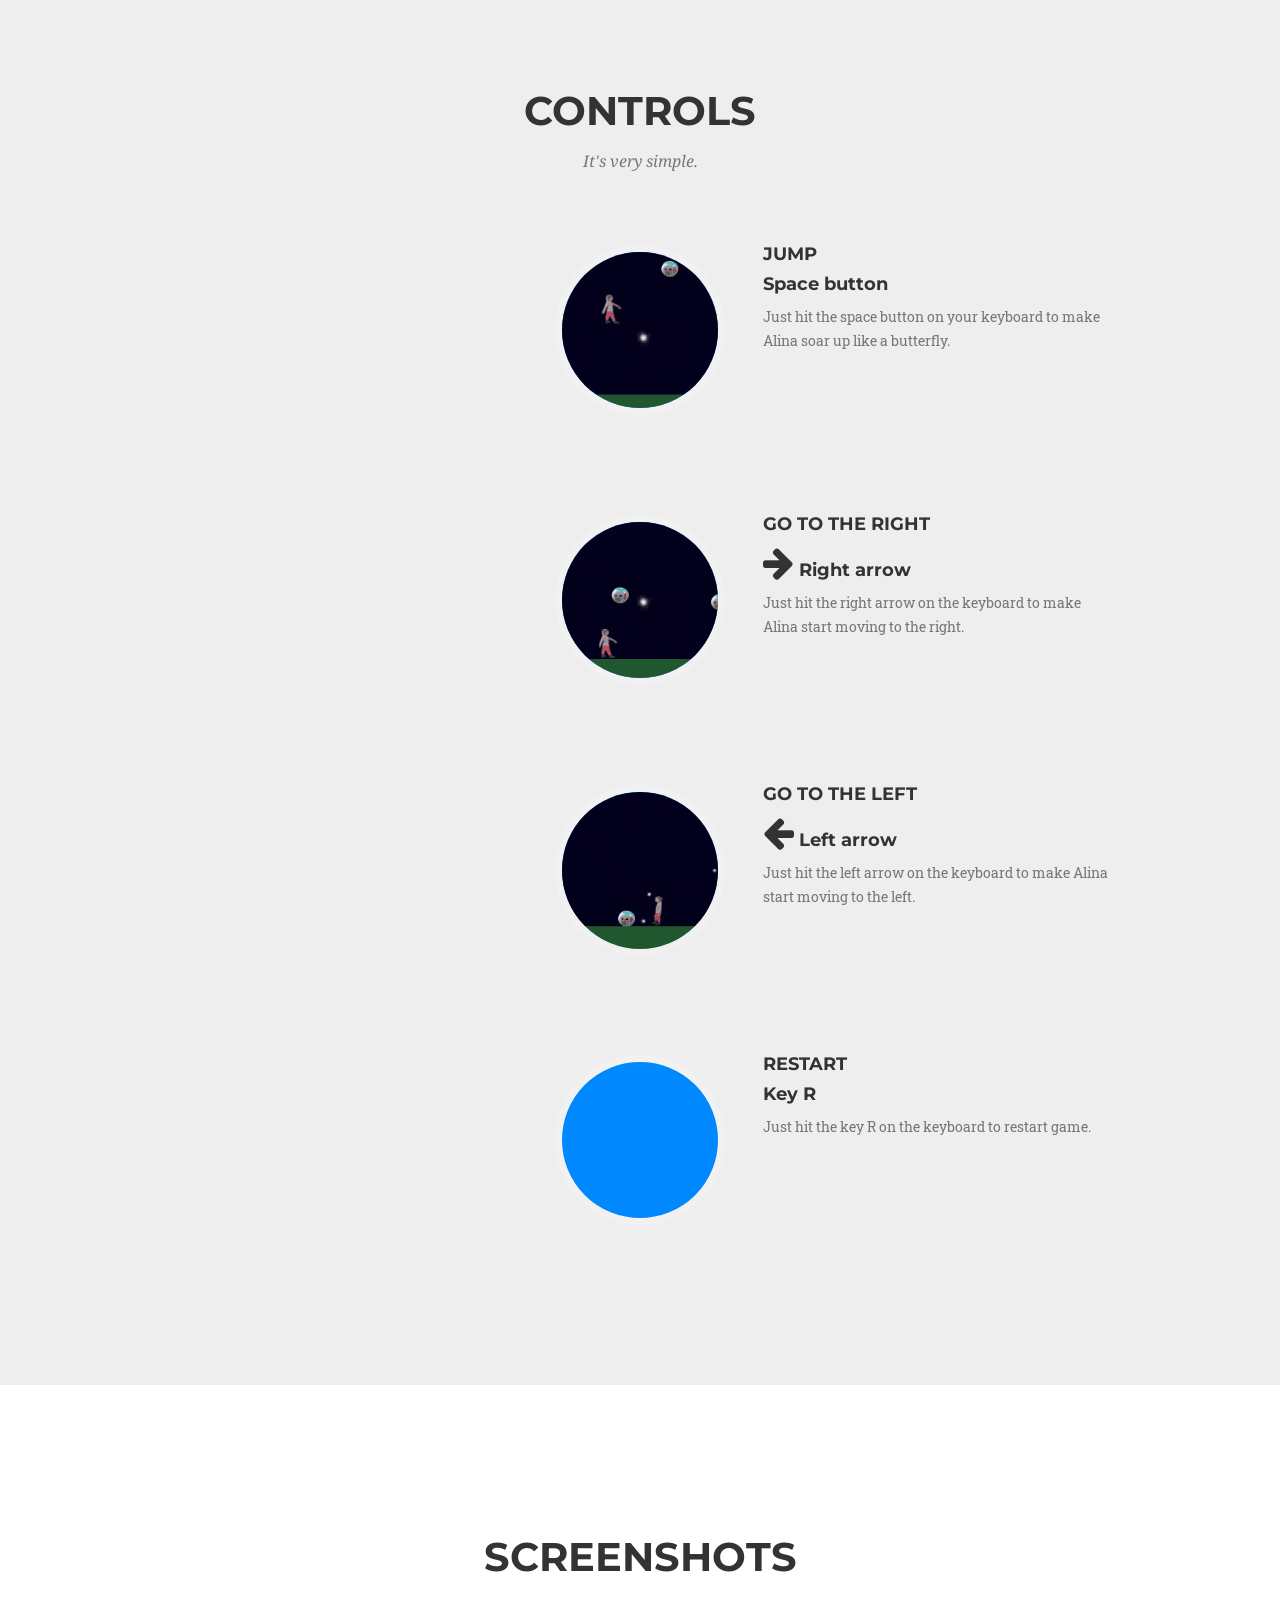
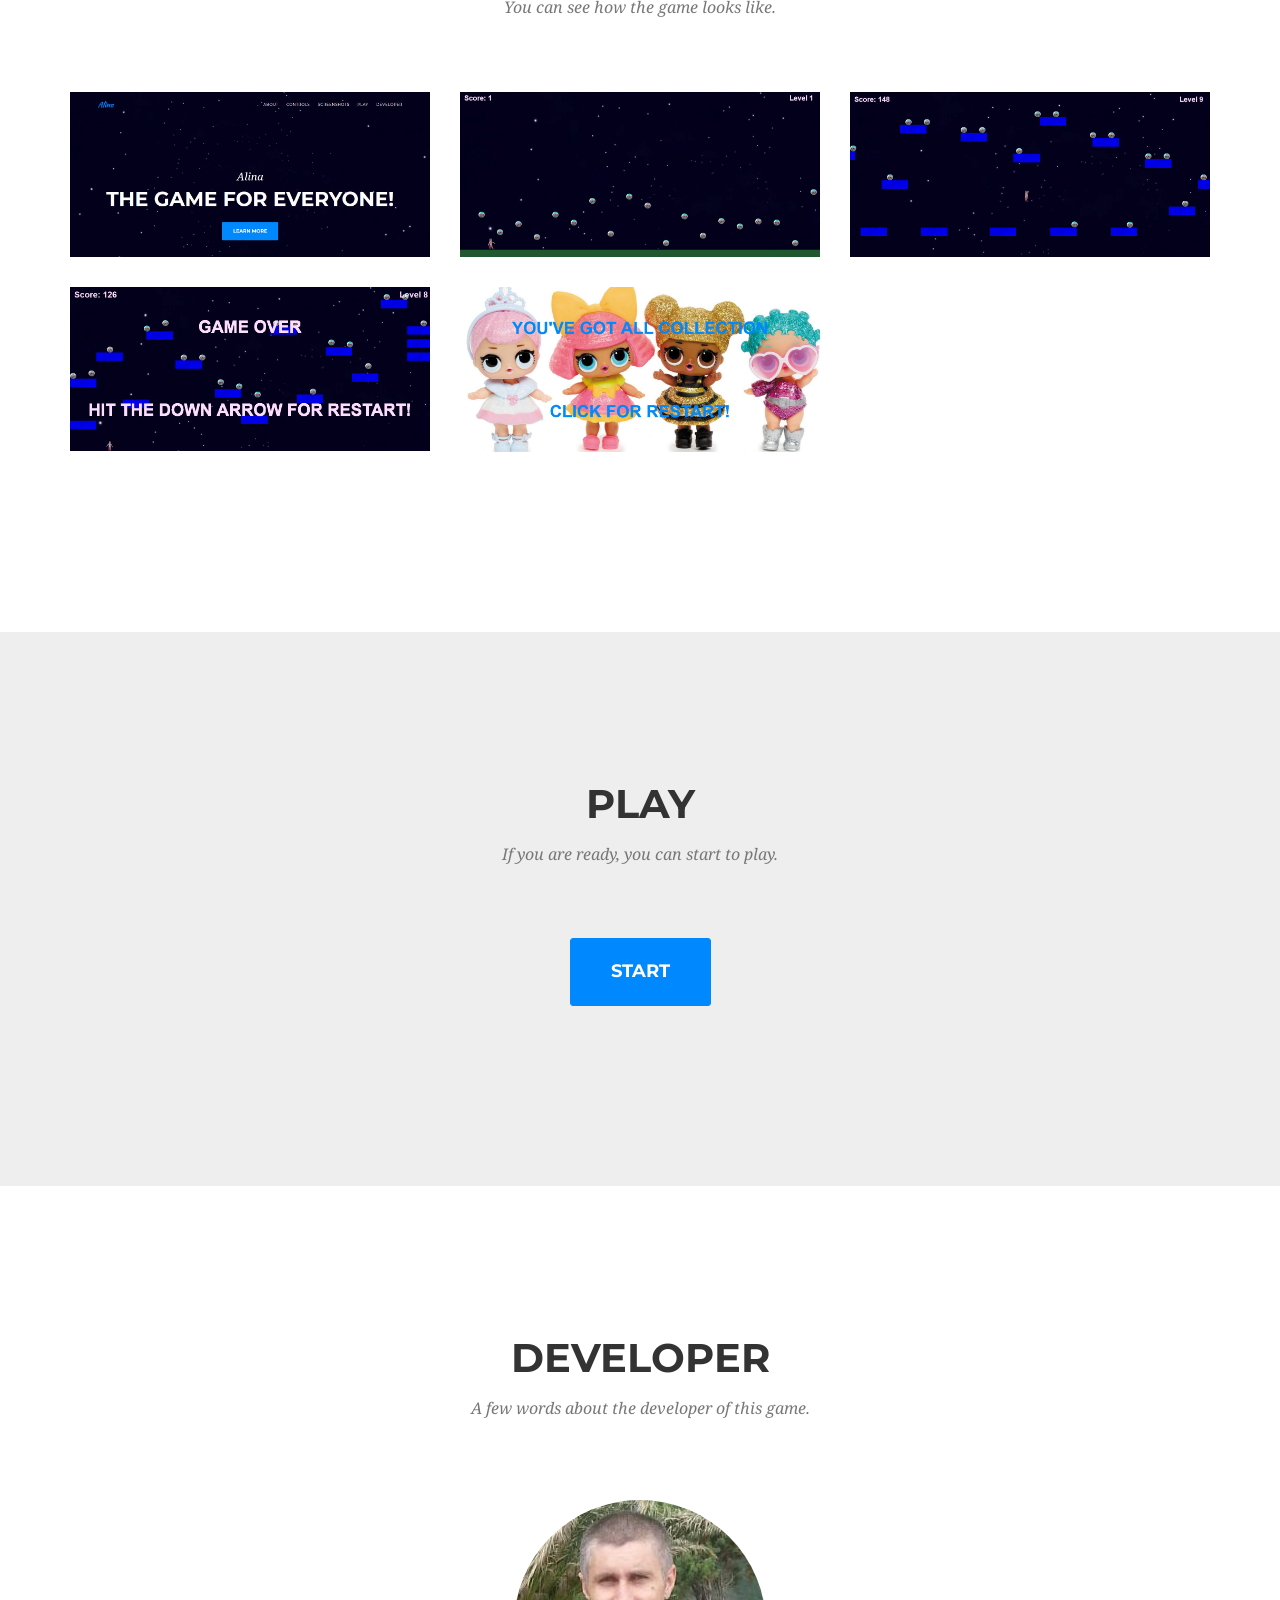
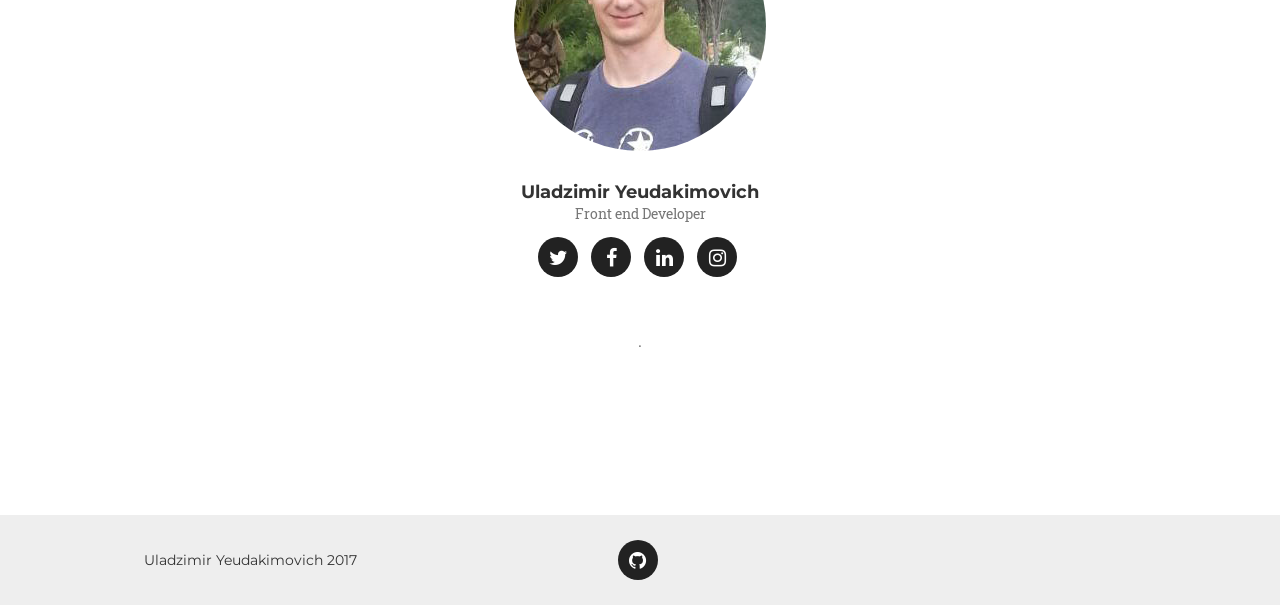
==== commit b3b099b0: "change 1 level added button for mobile" ====
--- a/index.html
+++ b/index.html
@@ -133,12 +133,11 @@
                                 <div class="timeline-heading">
                                     <h4>JUMP</h4>
                                     <h4 class="subheading">
-                                        <span class="fa fa-arrow-up fa-2x"></span>
-                                        Up arrow
+                                        Space button
                                     </h4>
                                 </div>
                                 <div class="timeline-body">
-                                    <p class="text-muted">Just hit the up arrow on your keyboard to make Alina soar up like a butterfly.</p>
+                                    <p class="text-muted">Just hit the space button on your keyboard to make Alina soar up like a butterfly.</p>
                                 </div>
                             </div>
                         </li>
@@ -184,12 +183,11 @@
                                 <div class="timeline-heading">
                                     <h4>RESTART</h4>
                                     <h4 class="subheading">
-                                        <span class="fa fa-arrow-down fa-2x"></span>
-                                        Down arrow
+                                        Key R
                                     </h4>
                                 </div>
                                 <div class="timeline-body">
-                                    <p class="text-muted">Just hit the down arrow on the keyboard to restart game.</p>
+                                    <p class="text-muted">Just hit the key R on the keyboard to restart game.</p>
                                 </div>
                             </div>
                         </li>
@@ -294,13 +292,13 @@
                         <h4>Uladzimir Yeudakimovich</h4>
                         <p class="text-muted">Front end Developer</p>
                         <ul class="list-inline social-buttons">
-                            <li><a href="https://twitter.com/VladimirEvdok20"><i class="fa fa-twitter"></i></a>
+                            <li><a href="https://twitter.com/yeudakimovich"><i class="fa fa-twitter"></i></a>
                             </li>
-                            <li><a href="https://www.facebook.com/profile.php?id=100010986496477"><i class="fa fa-facebook"></i></a>
+                            <li><a href="https://www.facebook.com/uladzimir.yeudakimovich"><i class="fa fa-facebook"></i></a>
                             </li>
-                            <li><a href="https://www.linkedin.com/in/uladzimir-yeudakimovich-007469155"><i class="fa fa-linkedin"></i></a>
+                            <li><a href="https://www.linkedin.com/in/uladzimir-yeudakimovich"><i class="fa fa-linkedin"></i></a>
                             </li>
-			    <li><a href="https://instagram.com/uladzimiryeudakimovich"><i class="fa fa-instagram"></i></a>
+							              <li><a href="https://instagram.com/uladzimir.yeudakimovich"><i class="fa fa-instagram"></i></a>
                             </li>
                         </ul>
                     </div>
@@ -323,7 +321,7 @@
                 </div>
                 <div class="col-md-4">
                     <ul class="list-inline social-buttons">
-                        <li><a href="https://github.com/Vladimir2430"><i class="fa fa-github"></i></a>
+                        <li><a href="https://github.com/uladzimir-yeudakimovich"><i class="fa fa-github"></i></a>
                         </li>
                     </ul>
                 </div>
